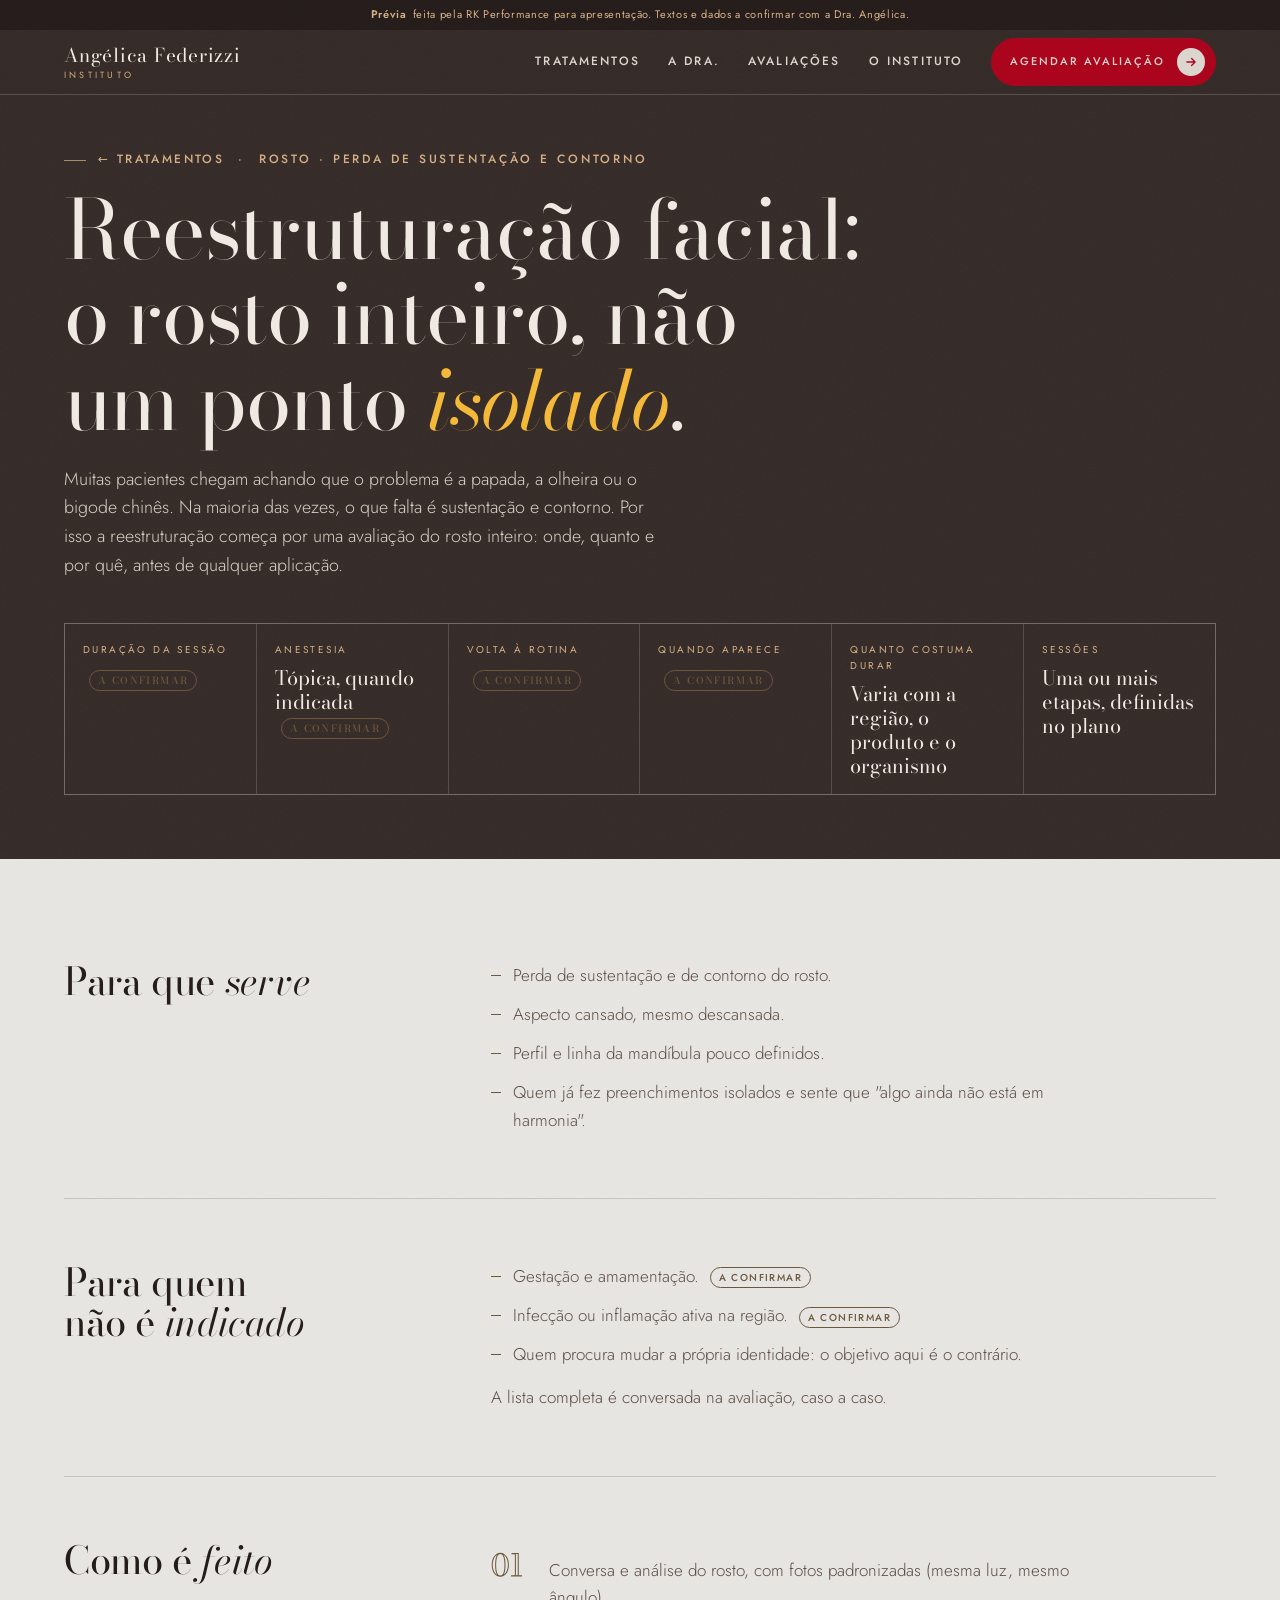
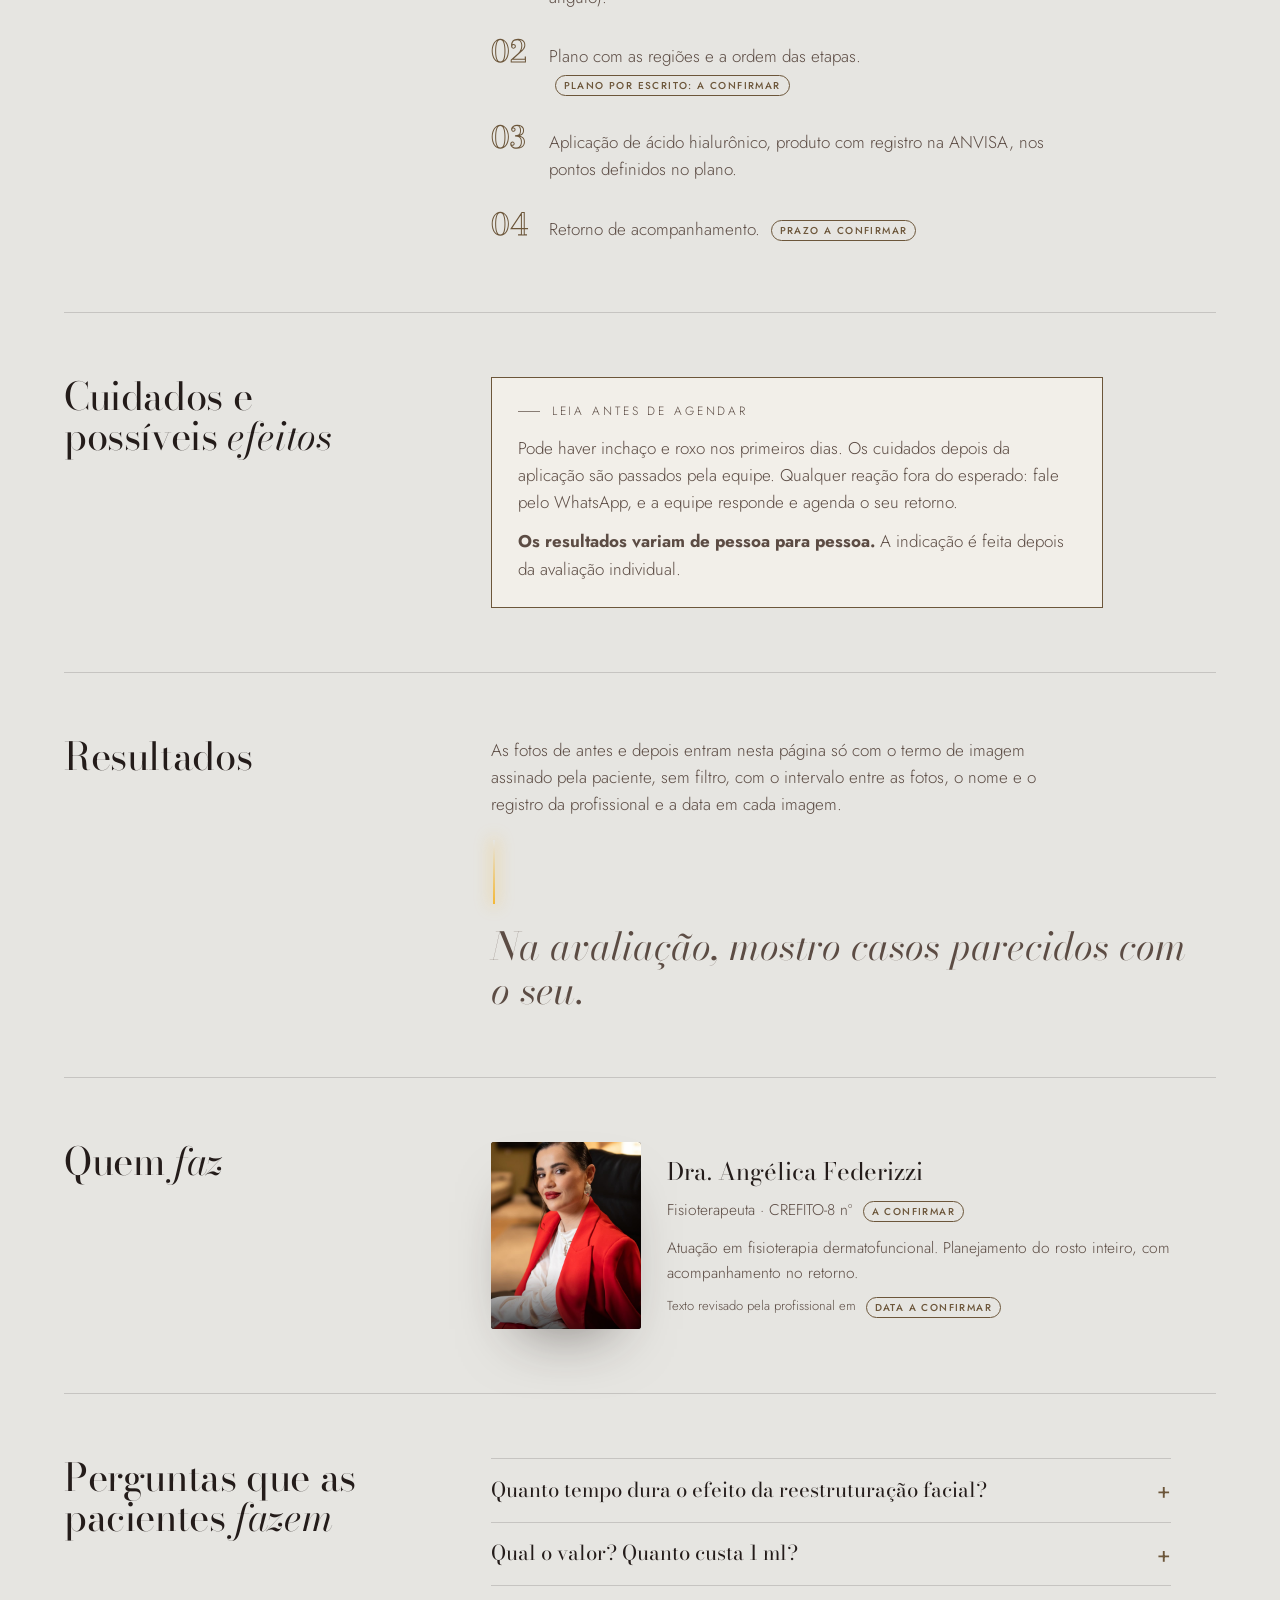
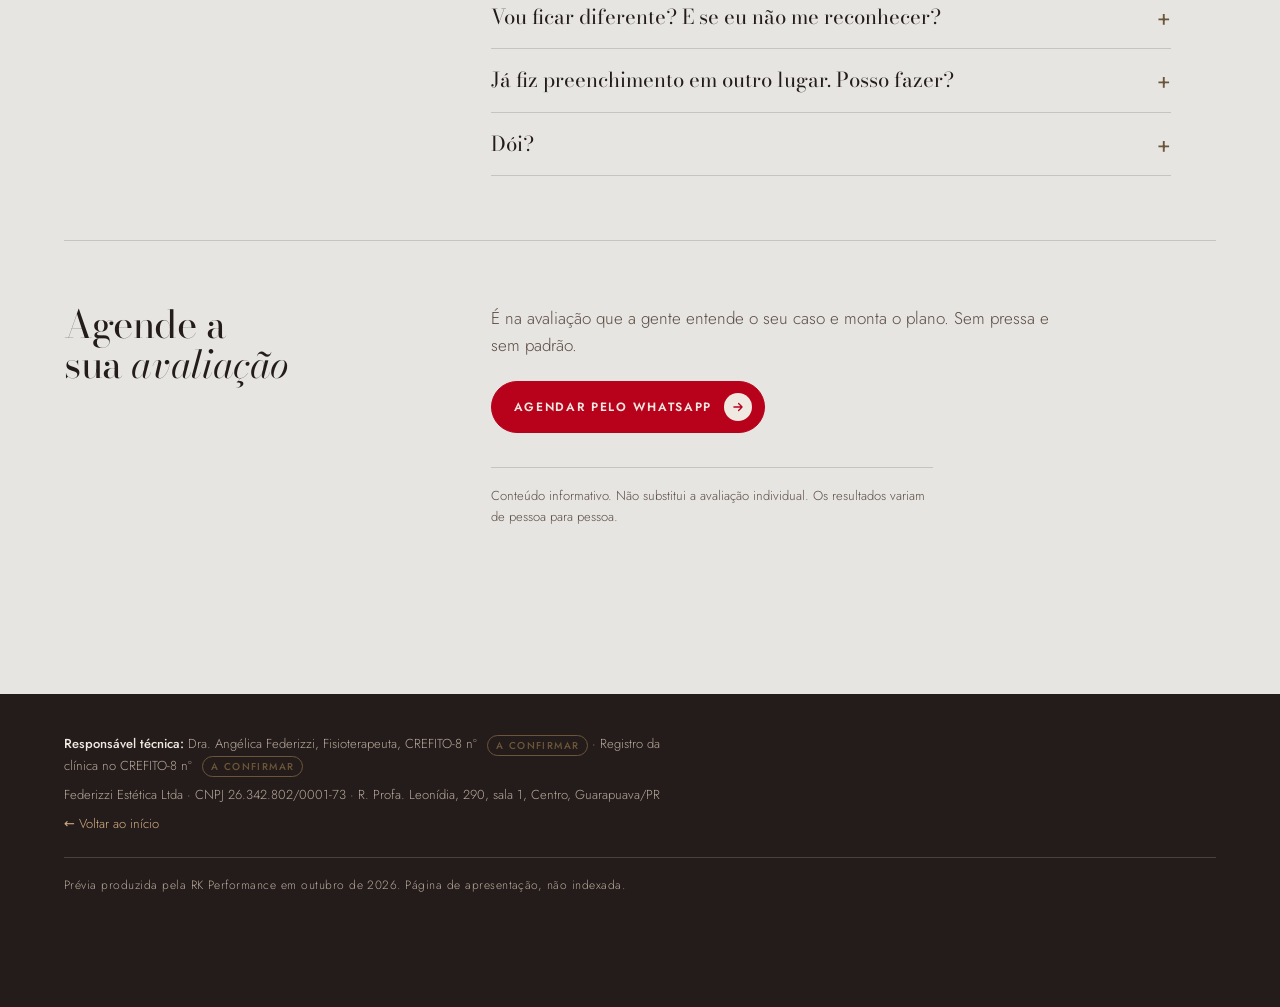
==== reestruturacao-facial-guarapuava/index.html @ 0fe47bfc "Prévia do site do Instituto Angélica Federizzi (home + reestruturação facial) Co-Authored-By: Claude" ====
<!DOCTYPE html>
<html lang="pt-BR">
<head>
<meta charset="utf-8">
<meta name="viewport" content="width=device-width, initial-scale=1, viewport-fit=cover">
<title>Reestruturação facial em Guarapuava · Instituto Angélica Federizzi</title>
<meta name="description" content="Planejamento do rosto inteiro, após avaliação individual, no Centro de Guarapuava. Dra. Angélica Federizzi, Fisioterapeuta.">
<meta name="robots" content="noindex, nofollow">
<meta name="theme-color" content="#241C1A">
<meta property="og:type" content="article">
<meta property="og:title" content="Reestruturação facial em Guarapuava · Instituto Angélica Federizzi">
<meta property="og:description" content="O rosto inteiro, não um ponto isolado. Avaliação individual antes de qualquer aplicação.">
<meta property="og:image" content="https://joaovitorrk.github.io/angelica-federizzi-site/media/og.jpg">
<meta property="og:locale" content="pt_BR">
<link rel="preconnect" href="https://fonts.googleapis.com">
<link rel="preconnect" href="https://fonts.gstatic.com" crossorigin>
<link href="https://fonts.googleapis.com/css2?family=Bodoni+Moda:ital,opsz,wght@0,6..96,400;0,6..96,500;1,6..96,400&family=Jost:wght@300;400;500;600&display=swap" rel="stylesheet">
<link rel="icon" href="data:image/svg+xml,%3Csvg xmlns='http://www.w3.org/2000/svg' viewBox='0 0 64 64'%3E%3Ccircle cx='32' cy='32' r='32' fill='%23352B28'/%3E%3Crect x='31' y='10' width='2' height='44' fill='%23F4B837'/%3E%3C/svg%3E">
<link rel="stylesheet" href="../assets/site.css">
</head>
<body class="pagina">
<div class="grao" aria-hidden="true"></div>

<div class="aviso"><b>Prévia</b><span class="longo">feita pela RK Performance para apresentação. Textos e dados a confirmar com a Dra. Angélica.</span><span class="curto">RK Performance · textos e dados a confirmar</span></div>

<header class="topo solido" id="topo">
  <a class="marca" href="../" aria-label="Instituto Angélica Federizzi, início"><span class="n">Angélica Federizzi</span><span class="i">Instituto</span></a>
  <nav aria-label="Seções">
    <a class="lk" href="../#tratamentos">Tratamentos</a>
    <a class="lk" href="../#dra">A Dra.</a>
    <a class="lk" href="../#avaliacoes">Avaliações</a>
    <a class="lk" href="../#instituto">O Instituto</a>
    <a class="capsula" href="#" data-demo="wa" data-msg="Olá! Vim pelo site — Reestruturação facial. Quero agendar uma avaliação."><span>Agendar avaliação</span><i><svg viewBox="0 0 24 24" fill="none" stroke="currentColor" stroke-width="2.2" stroke-linecap="round" stroke-linejoin="round" aria-hidden="true"><path d="M5 12h14M13 6l6 6-6 6"/></svg></i></a>
  </nav>
</header>

<main>
<section class="pagina-topo">
  <div class="cont">
    <p class="rot"><a class="voltar" href="../#tratamentos">← Tratamentos</a> &nbsp;·&nbsp; Rosto · Perda de sustentação e contorno</p>
    <h1>Reestruturação facial: o rosto inteiro, não um ponto <em>isolado</em>.</h1>
    <p class="lede">Muitas pacientes chegam achando que o problema é a papada, a olheira ou o bigode chinês. Na maioria das vezes, o que falta é sustentação e contorno. Por isso a reestruturação começa por uma avaliação do rosto inteiro: onde, quanto e por quê, antes de qualquer aplicação.</p>
    <dl class="ficha" aria-label="Ficha rápida">
      <div><dt>Duração da sessão</dt><dd><span class="conf">a confirmar</span></dd></div>
      <div><dt>Anestesia</dt><dd>Tópica, quando indicada <span class="conf">a confirmar</span></dd></div>
      <div><dt>Volta à rotina</dt><dd><span class="conf">a confirmar</span></dd></div>
      <div><dt>Quando aparece</dt><dd><span class="conf">a confirmar</span></dd></div>
      <div><dt>Quanto costuma durar</dt><dd>Varia com a região, o produto e o organismo</dd></div>
      <div><dt>Sessões</dt><dd>Uma ou mais etapas, definidas no plano</dd></div>
    </dl>
  </div>
</section>

<section class="corpo">
  <div class="cont">

    <div class="bloco">
      <h2 class="rv">Para que <em>serve</em></h2>
      <div class="texto rv d1">
        <ul class="lista">
          <li>Perda de sustentação e de contorno do rosto.</li>
          <li>Aspecto cansado, mesmo descansada.</li>
          <li>Perfil e linha da mandíbula pouco definidos.</li>
          <li>Quem já fez preenchimentos isolados e sente que "algo ainda não está em harmonia".</li>
        </ul>
      </div>
    </div>

    <div class="bloco">
      <h2 class="rv">Para quem não é <em>indicado</em></h2>
      <div class="texto rv d1">
        <ul class="lista">
          <li>Gestação e amamentação. <span class="conf">a confirmar</span></li>
          <li>Infecção ou inflamação ativa na região. <span class="conf">a confirmar</span></li>
          <li>Quem procura mudar a própria identidade: o objetivo aqui é o contrário.</li>
        </ul>
        <p style="margin-top:16px">A lista completa é conversada na avaliação, caso a caso.</p>
      </div>
    </div>

    <div class="bloco">
      <h2 class="rv">Como é <em>feito</em></h2>
      <div class="texto rv d1">
        <ol class="passos">
          <li><span>Conversa e análise do rosto, com fotos padronizadas (mesma luz, mesmo ângulo).</span></li>
          <li><span>Plano com as regiões e a ordem das etapas. <span class="conf">plano por escrito: a confirmar</span></span></li>
          <li><span>Aplicação de ácido hialurônico, produto com registro na ANVISA, nos pontos definidos no plano.</span></li>
          <li><span>Retorno de acompanhamento. <span class="conf">prazo a confirmar</span></span></li>
        </ol>
      </div>
    </div>

    <div class="bloco">
      <h2 class="rv">Cuidados e possíveis <em>efeitos</em></h2>
      <div class="texto rv d1">
        <div class="caixa">
          <p class="rot">Leia antes de agendar</p>
          <p>Pode haver inchaço e roxo nos primeiros dias. Os cuidados depois da aplicação são passados pela equipe. Qualquer reação fora do esperado: fale pelo WhatsApp, e a equipe responde e agenda o seu retorno.</p>
          <p style="margin-top:12px"><b>Os resultados variam de pessoa para pessoa.</b> A indicação é feita depois da avaliação individual.</p>
        </div>
      </div>
    </div>

    <div class="bloco">
      <h2 class="rv">Resultados</h2>
      <div class="texto rv d1">
        <p>As fotos de antes e depois entram nesta página só com o termo de imagem assinado pela paciente, sem filtro, com o intervalo entre as fotos, o nome e o registro da profissional e a data em cada imagem.</p>
        <p class="frase-aval" style="margin-top:22px">Na avaliação, mostro casos parecidos com o seu.</p>
      </div>
    </div>

    <div class="bloco">
      <h2 class="rv">Quem <em>faz</em></h2>
      <div class="texto rv d1">
        <div class="quem-faz">
          <div class="quadro"><img src="../media/retrato.jpg" width="900" height="1125" alt="Dra. Angélica Federizzi" loading="lazy"></div>
          <div>
            <b>Dra. Angélica Federizzi</b>
            <p>Fisioterapeuta · CREFITO-8 nº <span class="conf">a confirmar</span></p>
            <p>Atuação em fisioterapia dermatofuncional. Planejamento do rosto inteiro, com acompanhamento no retorno.</p>
            <p style="margin-top:10px;font-size:13px">Texto revisado pela profissional em <span class="conf">data a confirmar</span></p>
          </div>
        </div>
      </div>
    </div>

    <div class="bloco">
      <h2 class="rv">Perguntas que as pacientes <em>fazem</em></h2>
      <div class="texto rv d1">
        <div class="faq">
          <details><summary>Quanto tempo dura o efeito da reestruturação facial?</summary><p>Depende da região tratada, do produto escolhido e do seu organismo. No plano eu explico o que esperar no seu caso, e o acompanhamento serve justamente para isso: ver o resultado amadurecer com o tempo.</p></details>
          <details><summary>Qual o valor? Quanto custa 1 ml?</summary><p>O valor depende do plano, e o plano depende da avaliação. Não existe uma quantidade padrão para todo rosto. Os valores são passados individualmente, no consultório.</p></details>
          <details><summary>Vou ficar diferente? E se eu não me reconhecer?</summary><p>O objetivo não é parecer outra pessoa. É devolver sustentação e equilíbrio ao que já é seu. O planejamento é feito para você continuar se reconhecendo no espelho.</p></details>
          <details><summary>Já fiz preenchimento em outro lugar. Posso fazer?</summary><p>Pode, depois de avaliar o que já foi feito. Por isso a avaliação vem antes de qualquer aplicação. <span class="conf">a confirmar</span></p></details>
          <details><summary>Dói?</summary><p><span class="conf">resposta da Dra. a confirmar</span></p></details>
        </div>
      </div>
    </div>

    <div class="bloco">
      <h2 class="rv">Agende a sua <em>avaliação</em></h2>
      <div class="texto rv d1">
        <p>É na avaliação que a gente entende o seu caso e monta o plano. Sem pressa e sem padrão.</p>
        <div class="acoes" style="margin-top:22px">
          <a class="capsula" href="#" data-demo="wa" data-msg="Olá! Vim pelo site — Reestruturação facial. Quero agendar uma avaliação."><span>Agendar pelo WhatsApp</span><i><svg viewBox="0 0 24 24" fill="none" stroke="currentColor" stroke-width="2.2" stroke-linecap="round" stroke-linejoin="round" aria-hidden="true"><path d="M5 12h14M13 6l6 6-6 6"/></svg></i></a>
        </div>
        <p class="aviso-info" style="margin-top:34px">Conteúdo informativo. Não substitui a avaliação individual. Os resultados variam de pessoa para pessoa.</p>
      </div>
    </div>

  </div>
</section>
</main>

<footer class="rodape">
  <div class="cont">
    <div class="linhas">
      <p><b>Responsável técnica:</b> Dra. Angélica Federizzi, Fisioterapeuta, CREFITO-8 nº <span class="conf">a confirmar</span> · Registro da clínica no CREFITO-8 nº <span class="conf">a confirmar</span></p>
      <p>Federizzi Estética Ltda · CNPJ 26.342.802/0001-73 · R. Profa. Leonídia, 290, sala 1, Centro, Guarapuava/PR</p>
      <p><a href="../">← Voltar ao início</a></p>
    </div>
    <p class="rk">Prévia produzida pela RK Performance em outubro de 2026. Página de apresentação, não indexada.</p>
  </div>
</footer>

<nav class="barra" aria-label="Ações rápidas">
  <a class="wa" href="#" data-demo="wa" data-msg="Olá! Vim pelo site — Reestruturação facial. Quero agendar uma avaliação."><svg viewBox="0 0 24 24" fill="none" stroke="currentColor" stroke-width="1.8" stroke-linecap="round" stroke-linejoin="round" aria-hidden="true"><path d="M21 12a9 9 0 0 1-13.3 7.9L3 21l1.2-4.5A9 9 0 1 1 21 12z"/></svg>WhatsApp</a>
  <button type="button" data-demo="tel"><svg viewBox="0 0 24 24" fill="none" stroke="currentColor" stroke-width="1.8" stroke-linecap="round" stroke-linejoin="round" aria-hidden="true"><path d="M5 4h4l2 5-2.5 1.5a11 11 0 0 0 5 5L15 13l5 2v4a2 2 0 0 1-2 2A16 16 0 0 1 3 6a2 2 0 0 1 2-2z"/></svg>Ligar</button>
  <a href="https://www.google.com/maps/dir/?api=1&destination=Instituto+Angelica+Federizzi,+R.+Profa.+Leonidia,+290,+Guarapuava" target="_blank" rel="noopener"><svg viewBox="0 0 24 24" fill="none" stroke="currentColor" stroke-width="1.8" stroke-linecap="round" stroke-linejoin="round" aria-hidden="true"><path d="M12 22s7-6.5 7-12a7 7 0 1 0-14 0c0 5.5 7 12 7 12z"/><circle cx="12" cy="10" r="2.5"/></svg>Como chegar</a>
</nav>

<dialog class="demo" id="demo" aria-labelledby="demo-tit">
  <div class="in">
    <p class="rot">Prévia de apresentação</p>
    <h3 id="demo-tit">Agendar pelo WhatsApp</h3>
    <p id="demo-txt">No site final, este botão abre o WhatsApp do Instituto com a mensagem já escrita:</p>
    <blockquote id="demo-msg">Olá! Vim pelo site — Reestruturação facial. Quero agendar uma avaliação.</blockquote>
    <div class="acoes">
      <a class="capsula" href="https://wa.me/5542999246208?text=Vi%20a%20pr%C3%A9via%20do%20site%20do%20Instituto%20Ang%C3%A9lica%20Federizzi" target="_blank" rel="noopener"><span>Falar com a RK sobre a prévia</span><i><svg viewBox="0 0 24 24" fill="none" stroke="currentColor" stroke-width="2.2" stroke-linecap="round" stroke-linejoin="round" aria-hidden="true"><path d="M5 12h14M13 6l6 6-6 6"/></svg></i></a>
      <button class="capsula bronze" type="button" data-fecha><span>Fechar</span><i>×</i></button>
    </div>
  </div>
</dialog>

<script src="../assets/site.js"></script>
</body>
</html>
---- assets/site.css ----
/* Instituto Angélica Federizzi · prévia RK Performance · 06/10/2026
   Paleta medida nas fotos dela (03-materiais/paleta-dos-posts.md): linho, greige, kraft, café,
   madeira, vermelho (blazer e parede da recepção), bronze (letreiro) e a luz âmbar da sala. */
:root{
  --linho:#E6E5E1; --claro:#F2EFE9; --greige:#CEBFAE; --kraft:#D5AE85; --kraft-2:#C99C6E;
  --cafe:#352B28; --cafe-2:#241C1A; --madeira:#733F29; --vermelho:#B8021C; --vermelho-2:#9A0217;
  --bronze:#6C563A; --bronze-2:#8C7352; --ambar:#F4B837;
  --ink:#241C1A; --ink-2:#5C4C44; --papel:#EFE9E1; --papel-2:#C9BDB3;
  --linha:rgba(36,28,26,.16); --linha-clara:rgba(239,233,225,.18);
  --serif:"Bodoni Moda",Georgia,"Times New Roman",serif; --sans:"Jost",system-ui,-apple-system,"Segoe UI",sans-serif;
  --pad:clamp(20px,5vw,76px); --max:1280px; --topo:64px; --aviso:30px;
}
*{box-sizing:border-box;margin:0;padding:0}
html{scroll-behavior:smooth;-webkit-text-size-adjust:100%}
body{background:var(--linho);color:var(--ink);font-family:var(--sans);font-size:17px;line-height:1.6;font-weight:400;
  font-variant-numeric:lining-nums;-webkit-font-smoothing:antialiased;overflow-x:hidden}
img,video{display:block;max-width:100%}
a{color:inherit;text-decoration:none}
button{font:inherit;color:inherit;background:none;border:0;cursor:pointer}
h1,h2,h3{font-family:var(--serif);font-weight:400;line-height:1.04;letter-spacing:-.01em;text-wrap:balance}
h1 em,h2 em,h3 em{font-style:italic;font-weight:400}
p{text-wrap:pretty}
.escuro{background:var(--cafe);color:var(--papel)}
.escuro .rot{color:var(--kraft)}
.cont{max-width:var(--max);margin:0 auto;padding:0 var(--pad)}
.rot{font-size:12px;font-weight:500;letter-spacing:.24em;text-transform:uppercase;color:var(--bronze);margin-bottom:18px}
.rot::before{content:"";display:inline-block;width:22px;height:1px;background:currentColor;vertical-align:middle;margin-right:12px;opacity:.7}
.conf{display:inline-block;font-size:10px;font-weight:500;letter-spacing:.14em;text-transform:uppercase;color:var(--bronze);
  border:1px solid currentColor;border-radius:999px;padding:2px 8px;vertical-align:middle;margin-left:6px;background:transparent;line-height:1.5}
.escuro .conf{color:var(--kraft)}
::selection{background:var(--kraft);color:var(--cafe-2)}

/* grão de filme */
.grao{position:fixed;inset:-50%;pointer-events:none;z-index:70;opacity:.13;mix-blend-mode:soft-light;
  background-image:url("data:image/svg+xml,%3Csvg xmlns='http://www.w3.org/2000/svg' width='220' height='220'%3E%3Cfilter id='n'%3E%3CfeTurbulence type='fractalNoise' baseFrequency='.85' numOctaves='3' stitchTiles='stitch'/%3E%3C/filter%3E%3Crect width='100%25' height='100%25' filter='url(%23n)'/%3E%3C/svg%3E");
  animation:grao 1.2s steps(6) infinite}
@keyframes grao{0%{transform:translate(0,0)}20%{transform:translate(-3%,2%)}40%{transform:translate(2%,-3%)}60%{transform:translate(-2%,-1%)}80%{transform:translate(3%,3%)}100%{transform:translate(0,0)}}

/* aviso de prévia (fixo no topo) */
.aviso{position:fixed;top:0;left:0;right:0;z-index:62;height:var(--aviso);display:flex;align-items:center;justify-content:center;
  padding:0 12px;background:var(--cafe-2);color:var(--kraft);font-size:11px;letter-spacing:.06em;text-align:center;white-space:nowrap;overflow:hidden;text-overflow:ellipsis}
.aviso b{font-weight:600;margin-right:6px}
.aviso .curto{display:none}
@media (max-width:900px){.aviso .longo{display:none}.aviso .curto{display:inline}}

/* abertura cinematográfica (só com JS) */
.intro{display:none}
.js .intro{display:grid;position:fixed;inset:0;z-index:90;background:var(--cafe-2);place-items:center;pointer-events:none;
  animation:intro-sai .6s 1.5s ease both}
.intro .nome{font-family:var(--serif);color:var(--papel);font-size:clamp(26px,4vw,44px);letter-spacing:.02em;text-align:center;
  animation:intro-nome 1.1s .15s ease both}
.intro .nome small{display:block;font-family:var(--sans);font-size:11px;letter-spacing:.34em;text-transform:uppercase;color:var(--kraft);margin-top:12px}
.intro .luz{position:absolute;left:50%;top:0;bottom:0;width:2px;transform-origin:50% 0;background:linear-gradient(transparent,var(--ambar) 18%,var(--ambar) 82%,transparent);
  box-shadow:0 0 22px 3px rgba(244,184,55,.55);animation:luz-cresce 1.2s .1s cubic-bezier(.2,.7,.2,1) both}
@keyframes intro-nome{from{opacity:0;transform:translateY(10px)}to{opacity:1;transform:none}}
@keyframes luz-cresce{from{transform:scaleY(0)}to{transform:scaleY(1)}}
@keyframes intro-sai{to{opacity:0;visibility:hidden}}

/* topo */
.topo{position:fixed;top:var(--aviso);left:0;right:0;z-index:60;height:var(--topo);display:flex;align-items:center;justify-content:space-between;
  padding:0 var(--pad);color:var(--papel);transition:background .4s,color .4s,box-shadow .4s}
.topo.solido{background:rgba(53,43,40,.86);backdrop-filter:blur(10px);-webkit-backdrop-filter:blur(10px);box-shadow:0 1px 0 var(--linha-clara)}
.topo .marca{display:flex;flex-direction:column;line-height:1}
.topo .marca .n{font-family:var(--serif);font-size:19px;letter-spacing:.04em}
.topo .marca .i{font-size:9px;letter-spacing:.36em;text-transform:uppercase;color:var(--kraft);margin-top:5px}
.topo nav{display:flex;align-items:center;gap:28px}
.topo nav a{font-size:12px;font-weight:500;letter-spacing:.18em;text-transform:uppercase;opacity:.9}
.topo nav a:hover{color:var(--kraft)}
.topo .capsula{padding:9px 10px 9px 18px;font-size:11px}
@media (max-width:900px){.topo nav .lk{display:none}}

/* botão-cápsula */
.capsula{display:inline-flex;align-items:center;gap:12px;border:1px solid var(--vermelho);border-radius:999px;
  padding:11px 12px 11px 22px;font-size:12px;font-weight:600;letter-spacing:.14em;text-transform:uppercase;color:var(--papel);
  background:var(--vermelho);transition:background .3s,color .3s,border-color .3s,box-shadow .3s;white-space:nowrap}
.capsula i{width:28px;height:28px;border-radius:50%;background:var(--papel);color:var(--vermelho);display:grid;place-items:center;font-style:normal;transition:transform .35s,background .3s,color .3s}
.capsula i svg{width:14px;height:14px}
.capsula:hover{background:var(--vermelho-2);box-shadow:0 0 0 4px rgba(244,184,55,.22)}
.capsula:hover i{transform:rotate(-45deg)}
.capsula.linha{background:transparent;color:inherit;border-color:currentColor}
.capsula.linha i{background:currentColor;color:var(--cafe)}
.capsula.linha:hover{background:var(--papel);color:var(--cafe);border-color:var(--papel);box-shadow:none}
.capsula.bronze{background:transparent;border-color:var(--bronze);color:var(--ink)}
.capsula.bronze i{background:var(--bronze);color:var(--papel)}
.capsula.bronze:hover{background:var(--bronze);color:var(--papel);box-shadow:none}
.acoes{display:flex;flex-wrap:wrap;gap:12px;align-items:center}

/* primeira tela */
.hero{position:relative;min-height:100svh;display:grid;align-items:end;color:var(--papel);background:var(--cafe-2);overflow:hidden;isolation:isolate}
.hero .foto{position:absolute;inset:0;z-index:-2;overflow:hidden}
.hero .foto img{width:100%;height:100%;object-fit:cover;object-position:72% 0;transform-origin:62% 0;animation:kb 22s ease-out both}
@keyframes kb{from{transform:scale(1)}to{transform:scale(1.09)}}
.hero .veu{position:absolute;inset:0;z-index:-1;background:
  linear-gradient(90deg,rgba(36,28,26,.9) 0%,rgba(36,28,26,.68) 34%,rgba(36,28,26,.18) 60%,rgba(36,28,26,0) 78%),
  linear-gradient(180deg,rgba(36,28,26,.45) 0%,rgba(36,28,26,0) 28%,rgba(36,28,26,0) 62%,rgba(36,28,26,.78) 100%)}
.hero .conf{color:var(--kraft)}
.hero .luz{position:absolute;z-index:0;top:0;bottom:0;left:calc(var(--pad) - 30px);width:2px;transform-origin:50% 0;
  background:linear-gradient(transparent,var(--ambar) 12%,var(--ambar) 86%,transparent);box-shadow:0 0 26px 3px rgba(244,184,55,.5);opacity:.9}
.js .hero .luz{animation:luz-cresce 1.6s 1.1s cubic-bezier(.2,.7,.2,1) both}
.hero .texto{position:relative;z-index:1;max-width:var(--max);width:100%;margin:0 auto;padding:calc(var(--aviso) + var(--topo) + 48px) var(--pad) 72px}
.hero .kicker{font-size:12px;font-weight:500;letter-spacing:.3em;text-transform:uppercase;color:var(--kraft);margin-bottom:22px}
.hero h1{font-size:clamp(44px,7.4vw,112px);max-width:9.2em;margin-bottom:22px}
.hero h1 em{color:var(--ambar)}
.hero .sub{font-size:clamp(17px,1.5vw,21px);font-weight:300;max-width:30em;color:#E9E1D7;margin-bottom:26px}
.hero .quem{font-size:12px;letter-spacing:.2em;text-transform:uppercase;color:var(--kraft);margin-bottom:30px;line-height:1.9}
.selo{display:inline-flex;align-items:center;gap:10px;border:1px solid var(--linha-clara);border-radius:999px;padding:9px 16px 9px 12px;font-size:13px;letter-spacing:.04em;color:var(--papel);background:rgba(36,28,26,.35);backdrop-filter:blur(6px)}
.selo b{font-family:var(--serif);font-size:19px;letter-spacing:0;line-height:1}
.selo .est{color:var(--ambar);letter-spacing:.05em;font-size:12px}
.selo:hover{border-color:var(--kraft)}
.hero .rolar{position:absolute;right:var(--pad);bottom:28px;z-index:1;font-size:10px;letter-spacing:.3em;text-transform:uppercase;color:var(--kraft);
  writing-mode:vertical-rl;display:flex;align-items:center;gap:10px}
.hero .rolar::after{content:"";width:1px;height:48px;background:var(--kraft);opacity:.7}

/* letreiro */
.letreiro{background:var(--cafe);color:var(--papel);border-top:1px solid var(--linha-clara);border-bottom:1px solid var(--linha-clara);overflow:hidden;white-space:nowrap;padding:16px 0}
.letreiro .faixa{display:inline-flex;will-change:transform}
.letreiro span{margin-right:44px;font-size:12px;font-weight:500;letter-spacing:.32em;text-transform:uppercase}
.letreiro span.p{color:var(--kraft);font-family:var(--serif);font-style:italic;letter-spacing:.02em;text-transform:none;font-size:17px;font-weight:400}

/* faixas de transição (a seção seguinte começa na cor em que a faixa termina) */
.faixa-cor{height:clamp(90px,12vw,160px)}
.cafe-linho{background:linear-gradient(var(--cafe),var(--linho))}
.linho-kraft{background:linear-gradient(var(--linho),var(--kraft))}
.kraft-linho{background:linear-gradient(var(--kraft),var(--linho))}
.linho-cafe{background:linear-gradient(var(--linho),var(--cafe))}
.cafe-vermelho{background:linear-gradient(var(--cafe),var(--vermelho))}

/* seções */
.secao{padding:clamp(72px,10vw,136px) 0}
.secao h2{font-size:clamp(34px,4.6vw,66px);max-width:12em;margin-bottom:28px}
.secao .lede{font-size:clamp(17px,1.35vw,20px);font-weight:300;max-width:36em;color:var(--ink-2)}
.escuro .lede{color:#D9CEC2}
.grade-2{display:grid;grid-template-columns:minmax(280px,5fr) 7fr;gap:clamp(32px,6vw,96px);align-items:start}
.grade-2.inv{grid-template-columns:7fr minmax(280px,5fr)}
.fixo{position:sticky;top:calc(var(--aviso) + var(--topo) + 24px)}

/* perguntas */
.perguntas{background:var(--cafe)}
.perguntas .lista{display:grid;grid-template-columns:1fr 1fr;gap:clamp(28px,4vw,56px) clamp(32px,5vw,72px);margin-top:48px}
.pg{position:relative;padding-top:34px;border-top:1px solid var(--linha-clara)}
.pg .q{font-family:var(--serif);font-style:italic;font-size:clamp(24px,2.4vw,34px);line-height:1.18;margin-bottom:16px;padding-left:22px;
  border-left:2px solid var(--ambar);box-shadow:-2px 0 14px -4px rgba(244,184,55,.6)}
.pg .r{color:#D9CEC2;font-weight:300;padding-left:24px;max-width:30em}

/* método */
.metodo{background:var(--linho)}
.etapas{list-style:none;display:grid;gap:8px;margin-top:40px}
.etapas li{display:grid;grid-template-columns:76px 1fr;gap:18px;align-items:baseline;padding:22px 0;border-top:1px solid var(--linha)}
.etapas li:last-child{border-bottom:1px solid var(--linha)}
.etapas .n{font-family:var(--serif);font-size:72px;line-height:.8;color:transparent;-webkit-text-stroke:1px var(--bronze);font-variant-numeric:lining-nums}
.etapas h3{font-size:24px;margin-bottom:6px}
.etapas p{color:var(--ink-2);font-weight:300;max-width:28em}

/* quadros de mídia */
.quadro{position:relative;overflow:hidden;background:var(--cafe-2);border-radius:3px;box-shadow:0 30px 60px -30px rgba(36,28,26,.55)}
.quadro.v34{aspect-ratio:3/4}
.quadro.v45{aspect-ratio:4/5}
.quadro video,.quadro img{width:100%;height:100%;object-fit:cover;transition:transform 1.2s cubic-bezier(.2,.7,.2,1)}
.quadro video{pointer-events:none}
.quadro:hover img{transform:scale(1.04)}
video::-webkit-media-controls,video::-webkit-media-controls-panel,video::-webkit-media-controls-overlay-play-button,
video::-webkit-media-controls-start-playback-button{display:none!important;-webkit-appearance:none;opacity:0}
.som{position:absolute;top:14px;right:14px;z-index:3;display:flex;align-items:center;gap:8px;border-radius:999px;
  background:rgba(36,28,26,.72);backdrop-filter:blur(6px);-webkit-backdrop-filter:blur(6px);padding:8px 14px 8px 11px;color:var(--papel);
  font-size:11px;font-weight:600;letter-spacing:.12em;text-transform:uppercase;border:1px solid rgba(213,174,133,.55);transition:background .3s,color .3s}
.som:hover{background:var(--kraft);color:var(--cafe-2)}
.som svg{width:17px;height:17px}
.som .alto,.som[aria-pressed="true"] .mudo{display:none}
.som[aria-pressed="true"] .alto{display:block}
.som[aria-pressed="true"]{background:var(--kraft);color:var(--cafe-2);border-color:var(--kraft)}
.quadro .leg{position:absolute;left:0;right:0;bottom:0;padding:48px 18px 16px;font-size:12px;letter-spacing:.08em;text-transform:uppercase;color:var(--kraft);
  background:linear-gradient(transparent,rgba(36,28,26,.85));pointer-events:none}
.quadro .leg b{display:block;font-family:var(--serif);font-style:italic;font-weight:400;font-size:19px;letter-spacing:0;text-transform:none;color:var(--papel);margin-top:4px}
.moldura{border:1px solid var(--bronze);padding:12px;background:var(--claro)}
.moldura .quadro{box-shadow:none;border-radius:0}

/* tratamentos */
.tratamentos{background:var(--kraft);color:var(--ink)}
.tratamentos .rot{color:var(--madeira)}
.tratamentos .lede{color:#5A3B2B}
.cards{display:grid;grid-template-columns:repeat(12,1fr);gap:14px;margin-top:48px}
.card{position:relative;grid-column:span 4;background:var(--claro);padding:30px 28px 28px;min-height:230px;display:flex;flex-direction:column;justify-content:space-between;
  border:1px solid rgba(108,86,58,.25);transition:transform .5s cubic-bezier(.2,.7,.2,1),box-shadow .5s}
.card.g{grid-column:span 8;background:var(--cafe);color:var(--papel);border-color:transparent;min-height:300px}
.card.m{grid-column:span 6}
.card .grupo{font-size:11px;font-weight:500;letter-spacing:.26em;text-transform:uppercase;color:var(--bronze);margin-bottom:22px}
.card.g .grupo{color:var(--kraft)}
.card h3{font-size:clamp(24px,2.2vw,34px);margin-bottom:10px}
.card.g h3{font-size:clamp(30px,3.2vw,52px)}
.card p{font-weight:300;color:var(--ink-2);max-width:26em;font-size:15.5px}
.card.g p{color:#D9CEC2;font-size:17px}
.card .ir{display:inline-flex;align-items:center;gap:10px;margin-top:22px;font-size:12px;font-weight:600;letter-spacing:.16em;text-transform:uppercase}
.card .ir i{width:30px;height:30px;border-radius:50%;background:var(--vermelho);color:var(--papel);display:grid;place-items:center;font-style:normal;transition:transform .35s}
.card .ir i svg{width:14px;height:14px}
.card.g .luz{position:absolute;top:0;bottom:0;right:16%;width:2px;background:linear-gradient(transparent,var(--ambar) 20%,var(--ambar) 80%,transparent);box-shadow:0 0 22px 3px rgba(244,184,55,.5);opacity:.85}
a.card:hover{transform:translateY(-4px);box-shadow:0 30px 60px -30px rgba(36,28,26,.7)}
a.card:hover .ir i{transform:rotate(-45deg)}
.card .breve{position:absolute;top:16px;right:16px;font-size:9px;letter-spacing:.2em;text-transform:uppercase;color:var(--bronze);opacity:.75}

/* a dra. */
.dra{background:var(--linho)}
.dra .nome{font-size:clamp(48px,7vw,108px);line-height:.98;margin:8px 0 22px}
.dra .nome em{color:var(--vermelho)}
.dra .quem{font-size:12px;letter-spacing:.2em;text-transform:uppercase;color:var(--bronze);margin-bottom:28px;line-height:1.9}
.dra .traj{list-style:none;display:grid;gap:14px;max-width:30em}
.dra .traj li{padding-left:22px;position:relative;color:var(--ink-2);font-weight:300}
.dra .traj li::before{content:"";position:absolute;left:0;top:.75em;width:10px;height:1px;background:var(--bronze)}
.dra .moldura{max-width:470px;margin:0 auto;transform:rotate(-1.2deg)}
.dra .moldura .quadro{transform:rotate(1.2deg) scale(1.02)}

/* resultados */
.resultados{background:var(--linho);border-top:1px solid var(--linha)}
.resultados .grade-2{position:relative}
.resultados .divisa{position:absolute;left:calc(5fr/12*100%);top:0;bottom:0;width:2px;background:linear-gradient(transparent,var(--ambar) 15%,var(--ambar) 85%,transparent);box-shadow:0 0 20px 2px rgba(244,184,55,.45);display:none}
.proto{list-style:none;display:grid;gap:18px;margin-top:8px}
.proto li{display:grid;grid-template-columns:40px 1fr;gap:14px;align-items:baseline;padding-bottom:18px;border-bottom:1px solid var(--linha)}
.proto .n{font-family:var(--serif);font-size:30px;color:transparent;-webkit-text-stroke:1px var(--bronze)}
.proto p{color:var(--ink-2);font-weight:300}
.proto b{display:block;font-weight:500;color:var(--ink);margin-bottom:2px}
.frase-aval{font-family:var(--serif);font-style:italic;font-size:clamp(26px,3vw,42px);line-height:1.15;max-width:11em;margin-top:34px}
.frase-aval::before{content:"";display:block;width:2px;height:64px;margin:0 0 20px 2px;background:linear-gradient(transparent,var(--ambar));box-shadow:0 0 16px 2px rgba(244,184,55,.4)}

/* avaliações */
.avaliacoes{background:var(--cafe);text-align:center}
.avaliacoes .nota{font-family:var(--serif);font-size:clamp(110px,22vw,260px);line-height:.9;color:var(--papel);letter-spacing:-.03em;font-variant-numeric:lining-nums}
.avaliacoes .nota small{font-size:.32em;color:var(--kraft);letter-spacing:0;vertical-align:top;margin-left:.1em;line-height:1}
.avaliacoes .est{color:var(--ambar);letter-spacing:.3em;font-size:20px;margin:12px 0 10px}
.avaliacoes .leg{font-size:13px;letter-spacing:.24em;text-transform:uppercase;color:var(--kraft);margin-bottom:34px}
.avaliacoes .acoes{justify-content:center}
.avaliacoes .obs{margin-top:26px;font-size:14px;color:#B8A99B;font-weight:300}

/* o espaço (faixa vermelha sangrada) */
.espaco{background:var(--vermelho);color:var(--papel);position:relative}
.espaco .rot{color:#F3C9C0}
.espaco h2{color:var(--papel)}
.espaco .lede{color:#F6E2DC}
.espaco .dados{list-style:none;display:grid;gap:12px;margin-top:30px;font-weight:300;color:#F6E2DC}
.espaco .dados li{display:grid;grid-template-columns:22px 1fr;gap:12px;align-items:start}
.espaco .dados svg{width:18px;height:18px;margin-top:5px;opacity:.9}
.espaco .quadro{box-shadow:0 40px 80px -30px rgba(36,28,26,.8)}
.espaco .atravessa{margin-bottom:calc(-1 * clamp(80px,12vw,180px));position:relative;z-index:2}

/* contato + chamada final */
.contato{background:var(--cafe);padding-top:calc(clamp(80px,12vw,180px) + 40px)}
.contato h2{font-size:clamp(40px,6vw,88px)}
.contato .lede{margin-bottom:34px}
.contato .info{display:grid;gap:10px;color:#D9CEC2;font-weight:300;margin-top:40px;max-width:28em}
.contato .info b{font-weight:500;color:var(--papel)}
.contato .links{display:flex;flex-wrap:wrap;gap:22px;margin-top:22px;font-size:12px;letter-spacing:.2em;text-transform:uppercase}
.contato .links a,.contato .links button{color:var(--kraft);border-bottom:1px solid transparent;padding-bottom:3px;letter-spacing:inherit;text-transform:inherit;font-size:inherit}
.contato .links a:hover,.contato .links button:hover{border-color:var(--kraft)}

/* rodapé */
.rodape{background:var(--cafe-2);color:#B8A99B;font-size:13px;font-weight:300;padding:40px 0 calc(40px + 72px)}
.rodape .linhas{display:grid;gap:8px;max-width:48em}
.rodape b{color:var(--papel);font-weight:500}
.rodape .rk{margin-top:22px;padding-top:18px;border-top:1px solid var(--linha-clara);font-size:12px;letter-spacing:.04em}
.rodape a{color:var(--kraft)}

/* barra fixa do celular */
.barra{display:none}

/* revelação ao rolar */
.js .rv{opacity:0;transform:translateY(22px);transition:opacity .9s ease,transform .9s cubic-bezier(.2,.7,.2,1)}
.js .rv.in{opacity:1;transform:none}
.js .rv.d1{transition-delay:.12s}.js .rv.d2{transition-delay:.24s}.js .rv.d3{transition-delay:.36s}

/* aviso de demonstração */
dialog.demo{border:0;border-radius:4px;padding:0;max-width:min(92vw,480px);background:var(--claro);color:var(--ink);box-shadow:0 40px 90px -20px rgba(36,28,26,.7)}
dialog.demo::backdrop{background:rgba(36,28,26,.72);backdrop-filter:blur(4px)}
dialog.demo .in{padding:30px 30px 26px}
dialog.demo .rot{margin-bottom:12px}
dialog.demo h3{font-size:28px;margin-bottom:12px}
dialog.demo p{color:var(--ink-2);font-weight:300;font-size:15.5px}
dialog.demo blockquote{margin:16px 0 22px;padding:14px 16px;border-left:2px solid var(--ambar);background:var(--linho);font-size:15px;color:var(--ink)}
dialog.demo .acoes{gap:10px}
dialog.demo .capsula{font-size:11px;padding:9px 10px 9px 18px}

/* página de serviço */
.pagina-topo{background:var(--cafe);color:var(--papel);padding:calc(var(--aviso) + var(--topo) + 56px) 0 64px}
.pagina-topo .rot{color:var(--kraft)}
.pagina-topo h1{font-size:clamp(40px,6.4vw,92px);max-width:11em;margin-bottom:22px}
.pagina-topo h1 em{color:var(--ambar)}
.pagina-topo .lede{color:#D9CEC2;font-weight:300;font-size:clamp(17px,1.4vw,21px);max-width:34em}
.ficha{display:grid;grid-template-columns:repeat(auto-fit,minmax(150px,1fr));gap:1px;background:var(--linha-clara);border:1px solid var(--linha-clara);margin-top:44px}
.ficha div{background:var(--cafe);padding:18px 18px 16px}
.ficha dt{font-size:10px;letter-spacing:.24em;text-transform:uppercase;color:var(--kraft);margin-bottom:8px}
.ficha dd{font-family:var(--serif);font-size:20px;line-height:1.2}
.corpo{padding:clamp(56px,8vw,110px) 0}
.corpo .bloco{display:grid;grid-template-columns:minmax(220px,4fr) 8fr;gap:clamp(24px,5vw,80px);padding:clamp(36px,5vw,64px) 0;border-top:1px solid var(--linha)}
.corpo .bloco:first-child{border-top:0;padding-top:0}
.corpo h2{font-size:clamp(28px,3vw,44px)}
.corpo .texto p{color:var(--ink-2);font-weight:300;max-width:34em}
.corpo .texto p+p{margin-top:14px}
.corpo ul.lista{list-style:none;display:grid;gap:12px;max-width:34em}
.corpo ul.lista li{padding-left:22px;position:relative;color:var(--ink-2);font-weight:300}
.corpo ul.lista li::before{content:"";position:absolute;left:0;top:.75em;width:10px;height:1px;background:var(--bronze)}
.corpo ol.passos{list-style:none;counter-reset:p;display:grid;gap:16px;max-width:34em}
.corpo ol.passos li{counter-increment:p;display:grid;grid-template-columns:44px 1fr;gap:14px;align-items:baseline;color:var(--ink-2);font-weight:300}
.corpo ol.passos li::before{content:counter(p,decimal-leading-zero);font-family:var(--serif);font-size:30px;color:transparent;-webkit-text-stroke:1px var(--bronze)}
.caixa{border:1px solid var(--bronze);padding:24px 26px;background:var(--claro);max-width:36em}
.caixa .rot{margin-bottom:10px}
.caixa p{color:var(--ink-2);font-weight:300}
.faq{display:grid;gap:0;max-width:40em}
.faq details{border-top:1px solid var(--linha)}
.faq details:last-child{border-bottom:1px solid var(--linha)}
.faq summary{cursor:pointer;list-style:none;display:flex;justify-content:space-between;gap:20px;align-items:center;padding:18px 0;font-family:var(--serif);font-size:clamp(19px,1.6vw,24px);line-height:1.2}
.faq summary::-webkit-details-marker{display:none}
.faq summary::after{content:"+";font-family:var(--sans);font-size:22px;color:var(--bronze);flex:none;transition:transform .3s}
.faq details[open] summary::after{transform:rotate(45deg)}
.faq details p{padding:0 0 20px;color:var(--ink-2);font-weight:300;max-width:34em}
.quem-faz{display:grid;grid-template-columns:150px 1fr;gap:26px;align-items:center;max-width:40em}
.quem-faz .quadro{aspect-ratio:4/5}
.quem-faz b{display:block;font-family:var(--serif);font-size:24px;margin-bottom:6px;font-weight:400}
.quem-faz p{color:var(--ink-2);font-weight:300;font-size:15.5px}
.aviso-info{font-size:13px;color:var(--ink-2);font-weight:300;border-top:1px solid var(--linha);padding-top:18px;max-width:40em}
.voltar{font-size:12px;letter-spacing:.2em;text-transform:uppercase;color:var(--kraft)}

/* celular */
@media (max-width:900px){
  :root{--topo:58px}
  body{padding-bottom:72px}
  .aviso{font-size:10px}
  .hero .foto img{object-position:50% 0}
  .hero .veu{background:linear-gradient(180deg,rgba(36,28,26,.5) 0%,rgba(36,28,26,0) 28%,rgba(36,28,26,.25) 44%,rgba(36,28,26,.82) 62%,rgba(36,28,26,.94) 100%)}
  .hero .luz{left:8px}
  .hero .texto{padding-bottom:48px}
  .hero h1{font-size:clamp(42px,12vw,64px)}
  .hero .rolar{display:none}
  .grade-2,.grade-2.inv{grid-template-columns:1fr}
  .grade-2.inv > :first-child{order:2}
  .fixo{position:static}
  .perguntas .lista{grid-template-columns:1fr}
  .etapas li{grid-template-columns:56px 1fr}
  .etapas .n{font-size:52px}
  .card,.card.g,.card.m{grid-column:span 12;min-height:0}
  .card.g{min-height:240px}
  .dra .moldura{max-width:420px;margin:0 auto 10px}
  .espaco .atravessa{margin-bottom:0}
  .contato{padding-top:clamp(72px,10vw,136px)}
  .corpo .bloco{grid-template-columns:1fr;gap:18px}
  .quem-faz{grid-template-columns:110px 1fr}
  .barra{display:grid;position:fixed;left:0;right:0;bottom:0;z-index:65;grid-template-columns:1fr 1fr 1fr;gap:1px;background:var(--linha-clara);
    border-top:1px solid var(--linha-clara);padding-bottom:env(safe-area-inset-bottom,0px)}
  .barra > *{background:var(--cafe-2);color:var(--papel);display:flex;flex-direction:column;align-items:center;gap:4px;padding:10px 6px 9px;font-size:10px;letter-spacing:.16em;text-transform:uppercase}
  .barra svg{width:20px;height:20px}
  .barra .wa{color:var(--papel);background:var(--vermelho)}
}
@media (prefers-reduced-motion:reduce){
  .hero .foto img{animation:none}
  .grao{animation:none}
  .js .rv{opacity:1;transform:none;transition:none}
}
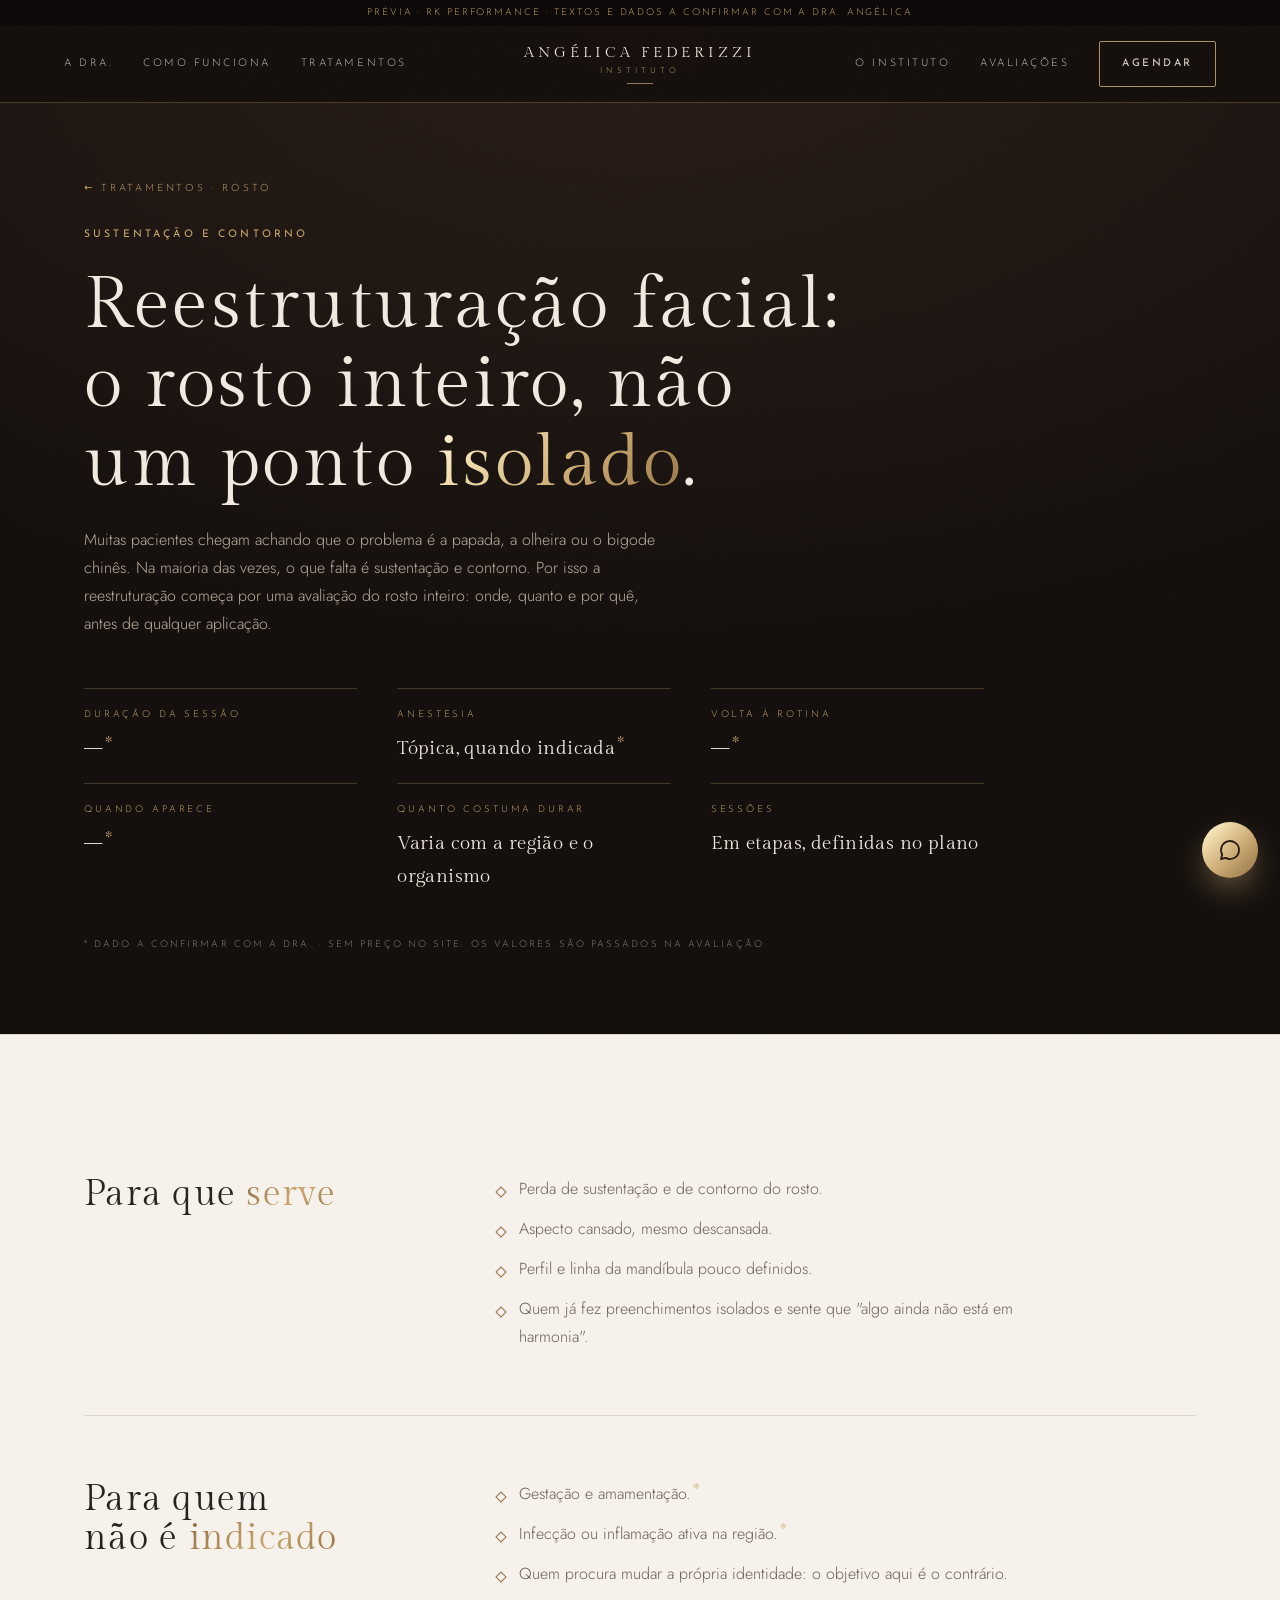
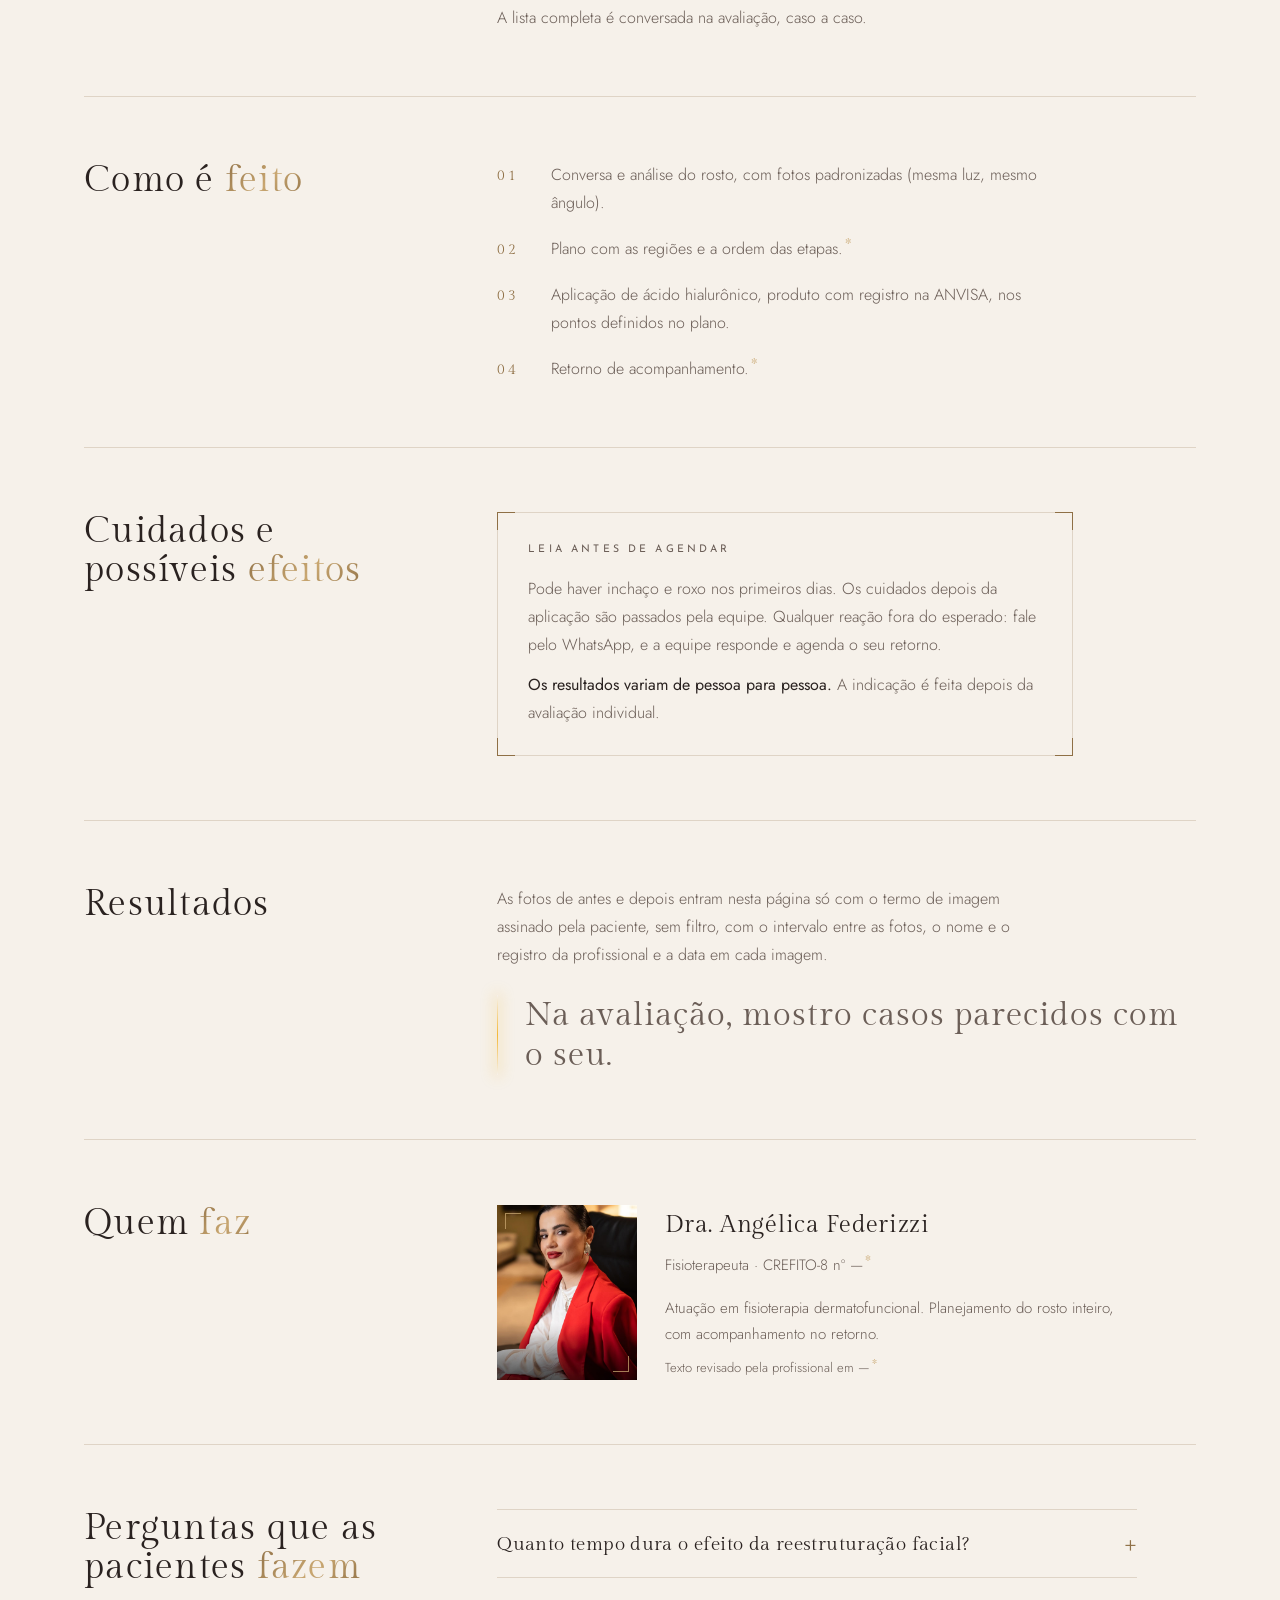
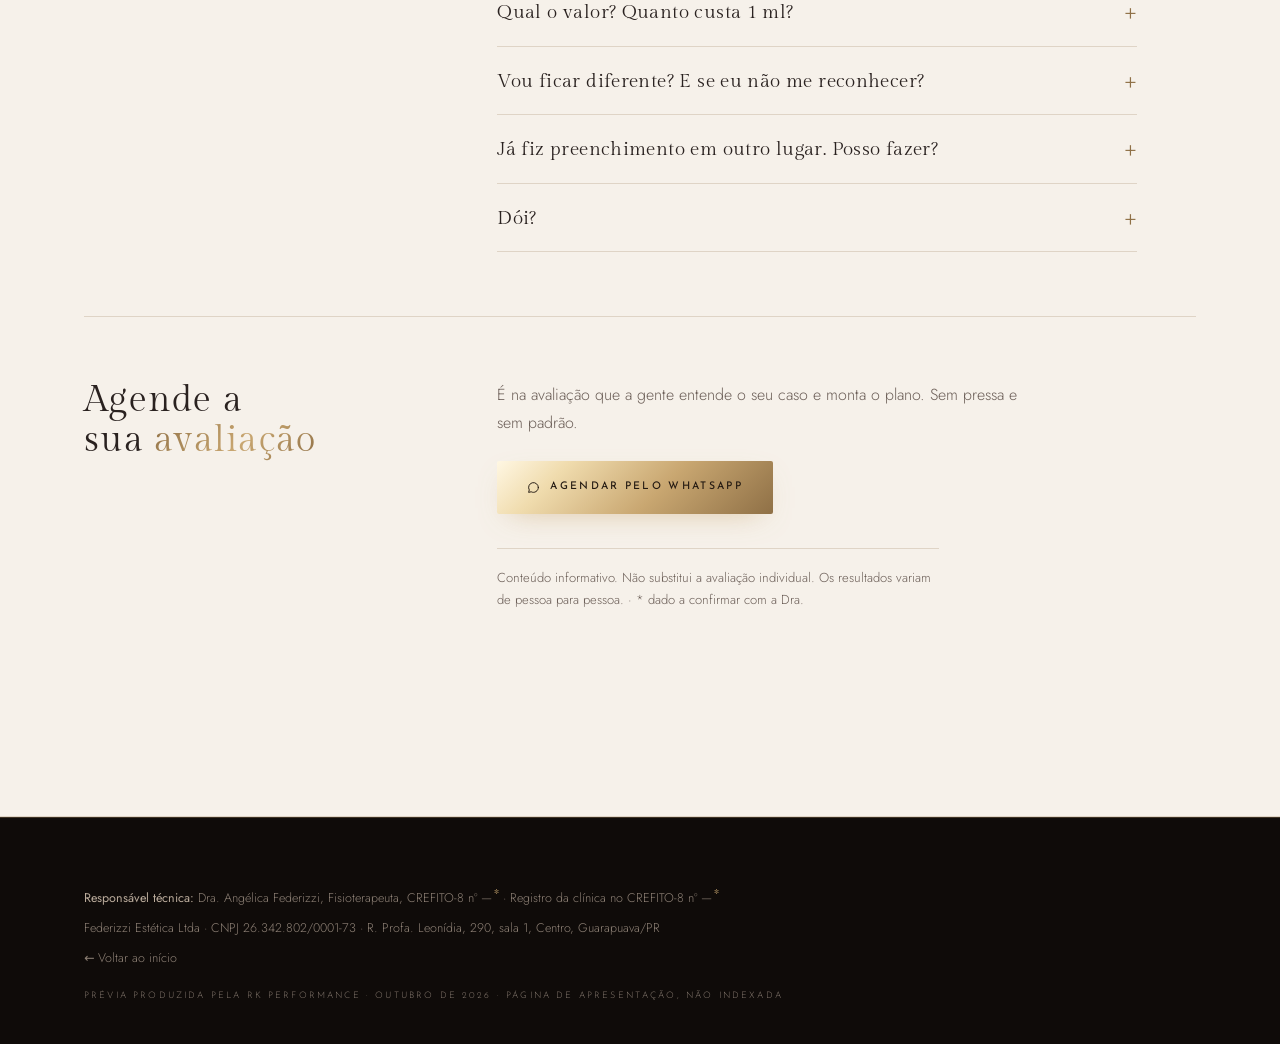
==== commit e92f2953: "Prévia v2: linguagem de luxo (noite, marfim, dourado em fios, display fino) Co-Authored-By: Claude F" ====
--- a/reestruturacao-facial-guarapuava/index.html
+++ b/reestruturacao-facial-guarapuava/index.html
@@ -6,53 +6,58 @@
 <title>Reestruturação facial em Guarapuava · Instituto Angélica Federizzi</title>
 <meta name="description" content="Planejamento do rosto inteiro, após avaliação individual, no Centro de Guarapuava. Dra. Angélica Federizzi, Fisioterapeuta.">
 <meta name="robots" content="noindex, nofollow">
-<meta name="theme-color" content="#241C1A">
+<meta name="theme-color" content="#140F0D">
 <meta property="og:type" content="article">
 <meta property="og:title" content="Reestruturação facial em Guarapuava · Instituto Angélica Federizzi">
 <meta property="og:description" content="O rosto inteiro, não um ponto isolado. Avaliação individual antes de qualquer aplicação.">
 <meta property="og:image" content="https://joaovitorrk.github.io/angelica-federizzi-site/media/og.jpg">
 <meta property="og:locale" content="pt_BR">
+<link rel="icon" href="data:image/svg+xml,%3Csvg xmlns='http://www.w3.org/2000/svg' viewBox='0 0 64 64'%3E%3Ccircle cx='32' cy='32' r='32' fill='%23140F0D'/%3E%3Crect x='31' y='10' width='2' height='44' fill='%23C9A771'/%3E%3C/svg%3E">
 <link rel="preconnect" href="https://fonts.googleapis.com">
 <link rel="preconnect" href="https://fonts.gstatic.com" crossorigin>
-<link href="https://fonts.googleapis.com/css2?family=Bodoni+Moda:ital,opsz,wght@0,6..96,400;0,6..96,500;1,6..96,400&family=Jost:wght@300;400;500;600&display=swap" rel="stylesheet">
-<link rel="icon" href="data:image/svg+xml,%3Csvg xmlns='http://www.w3.org/2000/svg' viewBox='0 0 64 64'%3E%3Ccircle cx='32' cy='32' r='32' fill='%23352B28'/%3E%3Crect x='31' y='10' width='2' height='44' fill='%23F4B837'/%3E%3C/svg%3E">
+<link href="https://fonts.googleapis.com/css2?family=Gilda+Display&family=Josefin+Sans:wght@300;400;500&family=Jost:wght@300;400;500&family=Bodoni+Moda:opsz,wght@6..96,400&display=swap" rel="stylesheet">
 <link rel="stylesheet" href="../assets/site.css">
 </head>
 <body class="pagina">
 <div class="grao" aria-hidden="true"></div>
 
-<div class="aviso"><b>Prévia</b><span class="longo">feita pela RK Performance para apresentação. Textos e dados a confirmar com a Dra. Angélica.</span><span class="curto">RK Performance · textos e dados a confirmar</span></div>
+<div class="aviso"><span class="longo">Prévia · RK Performance · textos e dados a confirmar com a Dra. Angélica</span><span class="curto">Prévia · RK Performance · a confirmar</span></div>
 
 <header class="topo solido" id="topo">
-  <a class="marca" href="../" aria-label="Instituto Angélica Federizzi, início"><span class="n">Angélica Federizzi</span><span class="i">Instituto</span></a>
-  <nav aria-label="Seções">
+  <nav class="esq" aria-label="Seções">
+    <a class="lk" href="../#sobre">A Dra.</a>
+    <a class="lk" href="../#metodo">Como funciona</a>
     <a class="lk" href="../#tratamentos">Tratamentos</a>
-    <a class="lk" href="../#dra">A Dra.</a>
+  </nav>
+  <a class="marca" href="../" aria-label="Instituto Angélica Federizzi, início"><span class="n">Angélica Federizzi</span><span class="i">Instituto</span><span class="fio"></span></a>
+  <nav class="dir" aria-label="Seções">
+    <a class="lk" href="../#instituto">O Instituto</a>
     <a class="lk" href="../#avaliacoes">Avaliações</a>
-    <a class="lk" href="../#instituto">O Instituto</a>
-    <a class="capsula" href="#" data-demo="wa" data-msg="Olá! Vim pelo site — Reestruturação facial. Quero agendar uma avaliação."><span>Agendar avaliação</span><i><svg viewBox="0 0 24 24" fill="none" stroke="currentColor" stroke-width="2.2" stroke-linecap="round" stroke-linejoin="round" aria-hidden="true"><path d="M5 12h14M13 6l6 6-6 6"/></svg></i></a>
+    <a class="btn linha" href="#" data-demo="wa" data-msg="Olá! Vim pelo site — Reestruturação facial. Quero agendar uma avaliação." style="padding:13px 22px">Agendar</a>
   </nav>
 </header>
 
 <main>
-<section class="pagina-topo">
-  <div class="cont">
-    <p class="rot"><a class="voltar" href="../#tratamentos">← Tratamentos</a> &nbsp;·&nbsp; Rosto · Perda de sustentação e contorno</p>
+<section class="on-deep pagina-topo">
+  <div class="wrap">
+    <a class="voltar" href="../#tratamentos">← Tratamentos · Rosto</a>
+    <p class="rot">Sustentação e contorno</p>
     <h1>Reestruturação facial: o rosto inteiro, não um ponto <em>isolado</em>.</h1>
     <p class="lede">Muitas pacientes chegam achando que o problema é a papada, a olheira ou o bigode chinês. Na maioria das vezes, o que falta é sustentação e contorno. Por isso a reestruturação começa por uma avaliação do rosto inteiro: onde, quanto e por quê, antes de qualquer aplicação.</p>
     <dl class="ficha" aria-label="Ficha rápida">
-      <div><dt>Duração da sessão</dt><dd><span class="conf">a confirmar</span></dd></div>
-      <div><dt>Anestesia</dt><dd>Tópica, quando indicada <span class="conf">a confirmar</span></dd></div>
-      <div><dt>Volta à rotina</dt><dd><span class="conf">a confirmar</span></dd></div>
-      <div><dt>Quando aparece</dt><dd><span class="conf">a confirmar</span></dd></div>
-      <div><dt>Quanto costuma durar</dt><dd>Varia com a região, o produto e o organismo</dd></div>
-      <div><dt>Sessões</dt><dd>Uma ou mais etapas, definidas no plano</dd></div>
+      <div><dt>Duração da sessão</dt><dd>—<sup class="conf" title="A confirmar">*</sup></dd></div>
+      <div><dt>Anestesia</dt><dd>Tópica, quando indicada<sup class="conf" title="A confirmar">*</sup></dd></div>
+      <div><dt>Volta à rotina</dt><dd>—<sup class="conf" title="A confirmar">*</sup></dd></div>
+      <div><dt>Quando aparece</dt><dd>—<sup class="conf" title="A confirmar">*</sup></dd></div>
+      <div><dt>Quanto costuma durar</dt><dd>Varia com a região e o organismo</dd></div>
+      <div><dt>Sessões</dt><dd>Em etapas, definidas no plano</dd></div>
     </dl>
+    <p class="nota-conf">* dado a confirmar com a Dra. · sem preço no site: os valores são passados na avaliação</p>
   </div>
 </section>
 
-<section class="corpo">
-  <div class="cont">
+<section class="on-light pat">
+  <div class="wrap">
 
     <div class="bloco">
       <h2 class="rv">Para que <em>serve</em></h2>
@@ -70,8 +75,8 @@
       <h2 class="rv">Para quem não é <em>indicado</em></h2>
       <div class="texto rv d1">
         <ul class="lista">
-          <li>Gestação e amamentação. <span class="conf">a confirmar</span></li>
-          <li>Infecção ou inflamação ativa na região. <span class="conf">a confirmar</span></li>
+          <li>Gestação e amamentação.<sup class="conf" title="A confirmar">*</sup></li>
+          <li>Infecção ou inflamação ativa na região.<sup class="conf" title="A confirmar">*</sup></li>
           <li>Quem procura mudar a própria identidade: o objetivo aqui é o contrário.</li>
         </ul>
         <p style="margin-top:16px">A lista completa é conversada na avaliação, caso a caso.</p>
@@ -83,9 +88,9 @@
       <div class="texto rv d1">
         <ol class="passos">
           <li><span>Conversa e análise do rosto, com fotos padronizadas (mesma luz, mesmo ângulo).</span></li>
-          <li><span>Plano com as regiões e a ordem das etapas. <span class="conf">plano por escrito: a confirmar</span></span></li>
+          <li><span>Plano com as regiões e a ordem das etapas.<sup class="conf" title="Plano por escrito: a confirmar">*</sup></span></li>
           <li><span>Aplicação de ácido hialurônico, produto com registro na ANVISA, nos pontos definidos no plano.</span></li>
-          <li><span>Retorno de acompanhamento. <span class="conf">prazo a confirmar</span></span></li>
+          <li><span>Retorno de acompanhamento.<sup class="conf" title="Prazo a confirmar">*</sup></span></li>
         </ol>
       </div>
     </div>
@@ -93,8 +98,8 @@
     <div class="bloco">
       <h2 class="rv">Cuidados e possíveis <em>efeitos</em></h2>
       <div class="texto rv d1">
-        <div class="caixa">
-          <p class="rot">Leia antes de agendar</p>
+        <div class="caixa"><span class="k k1"></span><span class="k k2"></span><span class="k k3"></span><span class="k k4"></span>
+          <p class="rot" style="margin-bottom:12px">Leia antes de agendar</p>
           <p>Pode haver inchaço e roxo nos primeiros dias. Os cuidados depois da aplicação são passados pela equipe. Qualquer reação fora do esperado: fale pelo WhatsApp, e a equipe responde e agenda o seu retorno.</p>
           <p style="margin-top:12px"><b>Os resultados variam de pessoa para pessoa.</b> A indicação é feita depois da avaliação individual.</p>
         </div>
@@ -105,20 +110,20 @@
       <h2 class="rv">Resultados</h2>
       <div class="texto rv d1">
         <p>As fotos de antes e depois entram nesta página só com o termo de imagem assinado pela paciente, sem filtro, com o intervalo entre as fotos, o nome e o registro da profissional e a data em cada imagem.</p>
-        <p class="frase-aval" style="margin-top:22px">Na avaliação, mostro casos parecidos com o seu.</p>
+        <p class="frase" style="margin-top:26px">Na avaliação, mostro casos parecidos com o seu.</p>
       </div>
     </div>
 
     <div class="bloco">
       <h2 class="rv">Quem <em>faz</em></h2>
       <div class="texto rv d1">
-        <div class="quem-faz">
-          <div class="quadro"><img src="../media/retrato.jpg" width="900" height="1125" alt="Dra. Angélica Federizzi" loading="lazy"></div>
+        <div class="quem">
+          <div class="ph r45"><img src="../media/retrato.jpg" width="900" height="1125" alt="Dra. Angélica Federizzi" loading="lazy"><span class="k k1" style="width:16px;height:16px;top:8px;left:8px"></span><span class="k k4" style="width:16px;height:16px;bottom:8px;right:8px"></span></div>
           <div>
             <b>Dra. Angélica Federizzi</b>
-            <p>Fisioterapeuta · CREFITO-8 nº <span class="conf">a confirmar</span></p>
+            <p>Fisioterapeuta · CREFITO-8 nº —<sup class="conf" title="A confirmar">*</sup></p>
             <p>Atuação em fisioterapia dermatofuncional. Planejamento do rosto inteiro, com acompanhamento no retorno.</p>
-            <p style="margin-top:10px;font-size:13px">Texto revisado pela profissional em <span class="conf">data a confirmar</span></p>
+            <p style="margin-top:10px;font-size:13px">Texto revisado pela profissional em —<sup class="conf" title="Data a confirmar">*</sup></p>
           </div>
         </div>
       </div>
@@ -131,8 +136,8 @@
           <details><summary>Quanto tempo dura o efeito da reestruturação facial?</summary><p>Depende da região tratada, do produto escolhido e do seu organismo. No plano eu explico o que esperar no seu caso, e o acompanhamento serve justamente para isso: ver o resultado amadurecer com o tempo.</p></details>
           <details><summary>Qual o valor? Quanto custa 1 ml?</summary><p>O valor depende do plano, e o plano depende da avaliação. Não existe uma quantidade padrão para todo rosto. Os valores são passados individualmente, no consultório.</p></details>
           <details><summary>Vou ficar diferente? E se eu não me reconhecer?</summary><p>O objetivo não é parecer outra pessoa. É devolver sustentação e equilíbrio ao que já é seu. O planejamento é feito para você continuar se reconhecendo no espelho.</p></details>
-          <details><summary>Já fiz preenchimento em outro lugar. Posso fazer?</summary><p>Pode, depois de avaliar o que já foi feito. Por isso a avaliação vem antes de qualquer aplicação. <span class="conf">a confirmar</span></p></details>
-          <details><summary>Dói?</summary><p><span class="conf">resposta da Dra. a confirmar</span></p></details>
+          <details><summary>Já fiz preenchimento em outro lugar. Posso fazer?</summary><p>Pode, depois de avaliar o que já foi feito. Por isso a avaliação vem antes de qualquer aplicação.<sup class="conf" title="A confirmar">*</sup></p></details>
+          <details><summary>Dói?</summary><p>Resposta da Dra. a confirmar.<sup class="conf" title="A confirmar">*</sup></p></details>
         </div>
       </div>
     </div>
@@ -141,10 +146,10 @@
       <h2 class="rv">Agende a sua <em>avaliação</em></h2>
       <div class="texto rv d1">
         <p>É na avaliação que a gente entende o seu caso e monta o plano. Sem pressa e sem padrão.</p>
-        <div class="acoes" style="margin-top:22px">
-          <a class="capsula" href="#" data-demo="wa" data-msg="Olá! Vim pelo site — Reestruturação facial. Quero agendar uma avaliação."><span>Agendar pelo WhatsApp</span><i><svg viewBox="0 0 24 24" fill="none" stroke="currentColor" stroke-width="2.2" stroke-linecap="round" stroke-linejoin="round" aria-hidden="true"><path d="M5 12h14M13 6l6 6-6 6"/></svg></i></a>
+        <div class="acoes" style="margin-top:24px">
+          <a class="btn" href="#" data-demo="wa" data-msg="Olá! Vim pelo site — Reestruturação facial. Quero agendar uma avaliação."><svg viewBox="0 0 24 24" fill="none" stroke="currentColor" stroke-width="1.8" stroke-linecap="round" stroke-linejoin="round" aria-hidden="true"><path d="M21 12a9 9 0 0 1-13.3 7.9L3 21l1.2-4.5A9 9 0 1 1 21 12z"/></svg>Agendar pelo WhatsApp</a>
         </div>
-        <p class="aviso-info" style="margin-top:34px">Conteúdo informativo. Não substitui a avaliação individual. Os resultados variam de pessoa para pessoa.</p>
+        <p class="aviso-info">Conteúdo informativo. Não substitui a avaliação individual. Os resultados variam de pessoa para pessoa. · * dado a confirmar com a Dra.</p>
       </div>
     </div>
 
@@ -152,22 +157,18 @@
 </section>
 </main>
 
-<footer class="rodape">
-  <div class="cont">
-    <div class="linhas">
-      <p><b>Responsável técnica:</b> Dra. Angélica Federizzi, Fisioterapeuta, CREFITO-8 nº <span class="conf">a confirmar</span> · Registro da clínica no CREFITO-8 nº <span class="conf">a confirmar</span></p>
+<footer>
+  <div class="wrap">
+    <div class="legal" style="margin-top:0;padding-top:0;border-top:0">
+      <p><b>Responsável técnica:</b> Dra. Angélica Federizzi, Fisioterapeuta, CREFITO-8 nº —<sup class="conf">*</sup> · Registro da clínica no CREFITO-8 nº —<sup class="conf">*</sup></p>
       <p>Federizzi Estética Ltda · CNPJ 26.342.802/0001-73 · R. Profa. Leonídia, 290, sala 1, Centro, Guarapuava/PR</p>
       <p><a href="../">← Voltar ao início</a></p>
     </div>
-    <p class="rk">Prévia produzida pela RK Performance em outubro de 2026. Página de apresentação, não indexada.</p>
+    <p class="rk">Prévia produzida pela RK Performance · outubro de 2026 · página de apresentação, não indexada</p>
   </div>
 </footer>
 
-<nav class="barra" aria-label="Ações rápidas">
-  <a class="wa" href="#" data-demo="wa" data-msg="Olá! Vim pelo site — Reestruturação facial. Quero agendar uma avaliação."><svg viewBox="0 0 24 24" fill="none" stroke="currentColor" stroke-width="1.8" stroke-linecap="round" stroke-linejoin="round" aria-hidden="true"><path d="M21 12a9 9 0 0 1-13.3 7.9L3 21l1.2-4.5A9 9 0 1 1 21 12z"/></svg>WhatsApp</a>
-  <button type="button" data-demo="tel"><svg viewBox="0 0 24 24" fill="none" stroke="currentColor" stroke-width="1.8" stroke-linecap="round" stroke-linejoin="round" aria-hidden="true"><path d="M5 4h4l2 5-2.5 1.5a11 11 0 0 0 5 5L15 13l5 2v4a2 2 0 0 1-2 2A16 16 0 0 1 3 6a2 2 0 0 1 2-2z"/></svg>Ligar</button>
-  <a href="https://www.google.com/maps/dir/?api=1&destination=Instituto+Angelica+Federizzi,+R.+Profa.+Leonidia,+290,+Guarapuava" target="_blank" rel="noopener"><svg viewBox="0 0 24 24" fill="none" stroke="currentColor" stroke-width="1.8" stroke-linecap="round" stroke-linejoin="round" aria-hidden="true"><path d="M12 22s7-6.5 7-12a7 7 0 1 0-14 0c0 5.5 7 12 7 12z"/><circle cx="12" cy="10" r="2.5"/></svg>Como chegar</a>
-</nav>
+<a class="flut" href="#" data-demo="wa" data-msg="Olá! Vim pelo site — Reestruturação facial. Quero agendar uma avaliação." aria-label="Agendar pelo WhatsApp"><svg viewBox="0 0 24 24" fill="none" stroke="currentColor" stroke-width="1.8" stroke-linecap="round" stroke-linejoin="round" aria-hidden="true"><path d="M21 12a9 9 0 0 1-13.3 7.9L3 21l1.2-4.5A9 9 0 1 1 21 12z"/></svg></a>
 
 <dialog class="demo" id="demo" aria-labelledby="demo-tit">
   <div class="in">
@@ -176,8 +177,8 @@
     <p id="demo-txt">No site final, este botão abre o WhatsApp do Instituto com a mensagem já escrita:</p>
     <blockquote id="demo-msg">Olá! Vim pelo site — Reestruturação facial. Quero agendar uma avaliação.</blockquote>
     <div class="acoes">
-      <a class="capsula" href="https://wa.me/5542999246208?text=Vi%20a%20pr%C3%A9via%20do%20site%20do%20Instituto%20Ang%C3%A9lica%20Federizzi" target="_blank" rel="noopener"><span>Falar com a RK sobre a prévia</span><i><svg viewBox="0 0 24 24" fill="none" stroke="currentColor" stroke-width="2.2" stroke-linecap="round" stroke-linejoin="round" aria-hidden="true"><path d="M5 12h14M13 6l6 6-6 6"/></svg></i></a>
-      <button class="capsula bronze" type="button" data-fecha><span>Fechar</span><i>×</i></button>
+      <a class="btn" href="https://wa.me/5542999246208?text=Vi%20a%20pr%C3%A9via%20do%20site%20do%20Instituto%20Ang%C3%A9lica%20Federizzi" target="_blank" rel="noopener">Falar com a RK</a>
+      <button class="btn linha" type="button" data-fecha>Fechar</button>
     </div>
   </div>
 </dialog>
--- a/assets/site.css
+++ b/assets/site.css
@@ -1,353 +1,361 @@
-/* Instituto Angélica Federizzi · prévia RK Performance · 06/10/2026
-   Paleta medida nas fotos dela (03-materiais/paleta-dos-posts.md): linho, greige, kraft, café,
-   madeira, vermelho (blazer e parede da recepção), bronze (letreiro) e a luz âmbar da sala. */
+/* Instituto Angélica Federizzi · prévia RK Performance · v2 (06/10/2026)
+   Linguagem: noite de madeira e bronze. Fundo café-preto com névoa, seções em marfim quente,
+   display fino e espaçado, dourado só em fios, cantoneiras nas fotos, nenhuma caixa com borda cheia. */
 :root{
-  --linho:#E6E5E1; --claro:#F2EFE9; --greige:#CEBFAE; --kraft:#D5AE85; --kraft-2:#C99C6E;
-  --cafe:#352B28; --cafe-2:#241C1A; --madeira:#733F29; --vermelho:#B8021C; --vermelho-2:#9A0217;
-  --bronze:#6C563A; --bronze-2:#8C7352; --ambar:#F4B837;
-  --ink:#241C1A; --ink-2:#5C4C44; --papel:#EFE9E1; --papel-2:#C9BDB3;
-  --linha:rgba(36,28,26,.16); --linha-clara:rgba(239,233,225,.18);
-  --serif:"Bodoni Moda",Georgia,"Times New Roman",serif; --sans:"Jost",system-ui,-apple-system,"Segoe UI",sans-serif;
-  --pad:clamp(20px,5vw,76px); --max:1280px; --topo:64px; --aviso:30px;
+  --noite:#140F0D; --noite-2:#1A1310; --noite-3:#231A16;
+  --marfim:#F6F1EA; --marfim-2:#EFE7DC;
+  --ink:#2A2220; --ink-2:#6B5E57; --ink-3:#8E8078;
+  --papel:#F1E9DF; --papel-2:#BBAC9C; --papel-3:#8E8176;
+  --gold:#C9A771; --gold-2:#E9D6AB; --gold-3:#8F7046; --bronze:#8C7352;
+  --ambar:#F4B837; --vermelho:#B8021C;
+  --hair:rgba(201,167,113,.26); --hair-light:rgba(143,112,70,.22);
+  --gold-grad:linear-gradient(135deg,#FFF7E3 0%,#F0DCAE 22%,#C9A771 58%,#8F7046 100%);
+  --display:"Gilda Display","Bodoni Moda",Georgia,serif;
+  --caps:"Josefin Sans","Jost",system-ui,sans-serif;
+  --sans:"Jost",system-ui,-apple-system,"Segoe UI",sans-serif;
+  --pad:clamp(22px,5vw,80px); --max:1240px; --topo:76px; --aviso:26px;
 }
 *{box-sizing:border-box;margin:0;padding:0}
 html{scroll-behavior:smooth;-webkit-text-size-adjust:100%}
-body{background:var(--linho);color:var(--ink);font-family:var(--sans);font-size:17px;line-height:1.6;font-weight:400;
+body{background:var(--noite);color:var(--papel);font-family:var(--sans);font-size:16px;line-height:1.75;font-weight:300;
   font-variant-numeric:lining-nums;-webkit-font-smoothing:antialiased;overflow-x:hidden}
 img,video{display:block;max-width:100%}
 a{color:inherit;text-decoration:none}
 button{font:inherit;color:inherit;background:none;border:0;cursor:pointer}
-h1,h2,h3{font-family:var(--serif);font-weight:400;line-height:1.04;letter-spacing:-.01em;text-wrap:balance}
-h1 em,h2 em,h3 em{font-style:italic;font-weight:400}
+h1,h2,h3{font-family:var(--display);font-weight:400;line-height:1.1;letter-spacing:.035em;text-wrap:balance}
+h1 em,h2 em,h3 em,.ouro{font-style:normal;background:var(--gold-grad);-webkit-background-clip:text;background-clip:text;color:transparent}
 p{text-wrap:pretty}
-.escuro{background:var(--cafe);color:var(--papel)}
-.escuro .rot{color:var(--kraft)}
-.cont{max-width:var(--max);margin:0 auto;padding:0 var(--pad)}
-.rot{font-size:12px;font-weight:500;letter-spacing:.24em;text-transform:uppercase;color:var(--bronze);margin-bottom:18px}
-.rot::before{content:"";display:inline-block;width:22px;height:1px;background:currentColor;vertical-align:middle;margin-right:12px;opacity:.7}
-.conf{display:inline-block;font-size:10px;font-weight:500;letter-spacing:.14em;text-transform:uppercase;color:var(--bronze);
-  border:1px solid currentColor;border-radius:999px;padding:2px 8px;vertical-align:middle;margin-left:6px;background:transparent;line-height:1.5}
-.escuro .conf{color:var(--kraft)}
-::selection{background:var(--kraft);color:var(--cafe-2)}
-
-/* grão de filme */
-.grao{position:fixed;inset:-50%;pointer-events:none;z-index:70;opacity:.13;mix-blend-mode:soft-light;
+.wrap{max-width:var(--max);margin:0 auto;padding:0 var(--pad);position:relative;z-index:1}
+::selection{background:var(--gold);color:var(--noite)}
+
+/* rótulos e ornamentos */
+.rot{font-family:var(--caps);font-size:10.5px;font-weight:400;letter-spacing:.3em;text-transform:uppercase;color:var(--gold);margin-bottom:22px}
+.orn{display:flex;align-items:center;gap:12px;margin-bottom:22px;color:var(--gold)}
+.orn::before,.orn::after{content:"";height:1px;width:38px;background:var(--gold);opacity:.6}
+.orn i{width:7px;height:7px;border:1px solid var(--gold);transform:rotate(45deg);display:block}
+.orn.c{justify-content:center}
+.centro{text-align:center}
+.centro .rot{margin-top:18px}
+sup.conf{font-family:var(--display);color:var(--gold);font-size:.85em;line-height:0;vertical-align:.35em;margin-left:2px;cursor:help}
+.nota-conf{font-family:var(--caps);font-size:9.5px;letter-spacing:.22em;text-transform:uppercase;color:var(--papel-3);margin-top:26px}
+.on-light .nota-conf{color:var(--ink-3)}
+
+/* grão de filme e névoa */
+.grao{position:fixed;inset:-50%;pointer-events:none;z-index:70;opacity:.1;mix-blend-mode:soft-light;
   background-image:url("data:image/svg+xml,%3Csvg xmlns='http://www.w3.org/2000/svg' width='220' height='220'%3E%3Cfilter id='n'%3E%3CfeTurbulence type='fractalNoise' baseFrequency='.85' numOctaves='3' stitchTiles='stitch'/%3E%3C/filter%3E%3Crect width='100%25' height='100%25' filter='url(%23n)'/%3E%3C/svg%3E");
   animation:grao 1.2s steps(6) infinite}
 @keyframes grao{0%{transform:translate(0,0)}20%{transform:translate(-3%,2%)}40%{transform:translate(2%,-3%)}60%{transform:translate(-2%,-1%)}80%{transform:translate(3%,3%)}100%{transform:translate(0,0)}}
 
-/* aviso de prévia (fixo no topo) */
-.aviso{position:fixed;top:0;left:0;right:0;z-index:62;height:var(--aviso);display:flex;align-items:center;justify-content:center;
-  padding:0 12px;background:var(--cafe-2);color:var(--kraft);font-size:11px;letter-spacing:.06em;text-align:center;white-space:nowrap;overflow:hidden;text-overflow:ellipsis}
-.aviso b{font-weight:600;margin-right:6px}
+/* aviso de prévia */
+.aviso{position:fixed;top:0;left:0;right:0;z-index:62;height:var(--aviso);display:flex;align-items:center;justify-content:center;padding:0 12px;
+  background:#0D0908;color:var(--gold);font-family:var(--caps);font-size:9.5px;letter-spacing:.2em;text-transform:uppercase;text-align:center;white-space:nowrap;overflow:hidden;text-overflow:ellipsis}
 .aviso .curto{display:none}
-@media (max-width:900px){.aviso .longo{display:none}.aviso .curto{display:inline}}
 
 /* abertura cinematográfica (só com JS) */
 .intro{display:none}
-.js .intro{display:grid;position:fixed;inset:0;z-index:90;background:var(--cafe-2);place-items:center;pointer-events:none;
-  animation:intro-sai .6s 1.5s ease both}
-.intro .nome{font-family:var(--serif);color:var(--papel);font-size:clamp(26px,4vw,44px);letter-spacing:.02em;text-align:center;
-  animation:intro-nome 1.1s .15s ease both}
-.intro .nome small{display:block;font-family:var(--sans);font-size:11px;letter-spacing:.34em;text-transform:uppercase;color:var(--kraft);margin-top:12px}
-.intro .luz{position:absolute;left:50%;top:0;bottom:0;width:2px;transform-origin:50% 0;background:linear-gradient(transparent,var(--ambar) 18%,var(--ambar) 82%,transparent);
-  box-shadow:0 0 22px 3px rgba(244,184,55,.55);animation:luz-cresce 1.2s .1s cubic-bezier(.2,.7,.2,1) both}
-@keyframes intro-nome{from{opacity:0;transform:translateY(10px)}to{opacity:1;transform:none}}
+.js .intro{display:grid;position:fixed;inset:0;z-index:90;background:var(--noite);place-items:center;pointer-events:none;animation:intro-sai .7s 1.6s ease both}
+.intro .nome{font-family:var(--display);color:var(--papel);font-size:clamp(24px,3.6vw,40px);letter-spacing:.14em;text-transform:uppercase;text-align:center;animation:intro-nome 1.2s .15s ease both}
+.intro .nome small{display:block;font-family:var(--caps);font-size:10px;letter-spacing:.42em;color:var(--gold);margin-top:14px}
+.intro .luz{position:absolute;left:50%;top:0;bottom:0;width:1px;transform-origin:50% 0;background:linear-gradient(transparent,var(--gold) 22%,var(--gold) 78%,transparent);box-shadow:0 0 18px 2px rgba(201,167,113,.45);animation:luz-cresce 1.3s .1s cubic-bezier(.2,.7,.2,1) both}
+@keyframes intro-nome{from{opacity:0;letter-spacing:.3em}to{opacity:1;letter-spacing:.14em}}
 @keyframes luz-cresce{from{transform:scaleY(0)}to{transform:scaleY(1)}}
 @keyframes intro-sai{to{opacity:0;visibility:hidden}}
 
 /* topo */
-.topo{position:fixed;top:var(--aviso);left:0;right:0;z-index:60;height:var(--topo);display:flex;align-items:center;justify-content:space-between;
-  padding:0 var(--pad);color:var(--papel);transition:background .4s,color .4s,box-shadow .4s}
-.topo.solido{background:rgba(53,43,40,.86);backdrop-filter:blur(10px);-webkit-backdrop-filter:blur(10px);box-shadow:0 1px 0 var(--linha-clara)}
-.topo .marca{display:flex;flex-direction:column;line-height:1}
-.topo .marca .n{font-family:var(--serif);font-size:19px;letter-spacing:.04em}
-.topo .marca .i{font-size:9px;letter-spacing:.36em;text-transform:uppercase;color:var(--kraft);margin-top:5px}
-.topo nav{display:flex;align-items:center;gap:28px}
-.topo nav a{font-size:12px;font-weight:500;letter-spacing:.18em;text-transform:uppercase;opacity:.9}
-.topo nav a:hover{color:var(--kraft)}
-.topo .capsula{padding:9px 10px 9px 18px;font-size:11px}
-@media (max-width:900px){.topo nav .lk{display:none}}
-
-/* botão-cápsula */
-.capsula{display:inline-flex;align-items:center;gap:12px;border:1px solid var(--vermelho);border-radius:999px;
-  padding:11px 12px 11px 22px;font-size:12px;font-weight:600;letter-spacing:.14em;text-transform:uppercase;color:var(--papel);
-  background:var(--vermelho);transition:background .3s,color .3s,border-color .3s,box-shadow .3s;white-space:nowrap}
-.capsula i{width:28px;height:28px;border-radius:50%;background:var(--papel);color:var(--vermelho);display:grid;place-items:center;font-style:normal;transition:transform .35s,background .3s,color .3s}
-.capsula i svg{width:14px;height:14px}
-.capsula:hover{background:var(--vermelho-2);box-shadow:0 0 0 4px rgba(244,184,55,.22)}
-.capsula:hover i{transform:rotate(-45deg)}
-.capsula.linha{background:transparent;color:inherit;border-color:currentColor}
-.capsula.linha i{background:currentColor;color:var(--cafe)}
-.capsula.linha:hover{background:var(--papel);color:var(--cafe);border-color:var(--papel);box-shadow:none}
-.capsula.bronze{background:transparent;border-color:var(--bronze);color:var(--ink)}
-.capsula.bronze i{background:var(--bronze);color:var(--papel)}
-.capsula.bronze:hover{background:var(--bronze);color:var(--papel);box-shadow:none}
-.acoes{display:flex;flex-wrap:wrap;gap:12px;align-items:center}
+.topo{position:fixed;top:var(--aviso);left:0;right:0;z-index:60;height:var(--topo);display:grid;grid-template-columns:1fr auto 1fr;align-items:center;
+  padding:0 var(--pad);color:var(--papel);transition:background .4s,box-shadow .4s}
+.topo.solido{background:rgba(20,15,13,.9);backdrop-filter:blur(12px);-webkit-backdrop-filter:blur(12px);box-shadow:0 1px 0 var(--hair)}
+.topo nav{display:flex;align-items:center;gap:30px}
+.topo nav.dir{justify-content:flex-end}
+.topo nav a{font-family:var(--caps);font-size:10.5px;letter-spacing:.24em;text-transform:uppercase;color:var(--papel);opacity:.85;transition:color .3s,opacity .3s}
+.topo nav a:hover{color:var(--gold);opacity:1}
+.topo .marca{text-align:center;line-height:1}
+.topo .marca .n{display:block;font-family:var(--display);font-size:15px;letter-spacing:.26em;text-transform:uppercase;color:var(--papel)}
+.topo .marca .i{display:block;font-family:var(--caps);font-size:8px;letter-spacing:.5em;text-transform:uppercase;color:var(--gold);margin-top:7px}
+.topo .marca .fio{display:block;width:26px;height:1px;background:var(--gold);margin:8px auto 0;opacity:.7}
+.topo .menu{display:none}
+
+/* botões */
+.btn{display:inline-flex;align-items:center;justify-content:center;gap:10px;font-family:var(--caps);font-size:10.5px;font-weight:500;letter-spacing:.22em;text-transform:uppercase;
+  padding:17px 30px;border-radius:2px;background:var(--gold-grad);color:#241A12;box-shadow:0 10px 30px -14px rgba(201,167,113,.7);transition:transform .35s,box-shadow .35s,filter .35s;white-space:nowrap}
+.btn:hover{transform:translateY(-1px);box-shadow:0 16px 36px -14px rgba(201,167,113,.85);filter:brightness(1.04)}
+.btn svg{width:13px;height:13px}
+.btn.linha{background:transparent;color:var(--papel);border:1px solid var(--gold);box-shadow:none}
+.btn.linha:hover{background:rgba(201,167,113,.1)}
+.on-light .btn.linha{color:var(--ink)}
+.on-light .btn.linha:hover{background:rgba(143,112,70,.08)}
+.acoes{display:flex;flex-wrap:wrap;gap:14px;align-items:center}
 
 /* primeira tela */
-.hero{position:relative;min-height:100svh;display:grid;align-items:end;color:var(--papel);background:var(--cafe-2);overflow:hidden;isolation:isolate}
-.hero .foto{position:absolute;inset:0;z-index:-2;overflow:hidden}
-.hero .foto img{width:100%;height:100%;object-fit:cover;object-position:72% 0;transform-origin:62% 0;animation:kb 22s ease-out both}
-@keyframes kb{from{transform:scale(1)}to{transform:scale(1.09)}}
-.hero .veu{position:absolute;inset:0;z-index:-1;background:
-  linear-gradient(90deg,rgba(36,28,26,.9) 0%,rgba(36,28,26,.68) 34%,rgba(36,28,26,.18) 60%,rgba(36,28,26,0) 78%),
-  linear-gradient(180deg,rgba(36,28,26,.45) 0%,rgba(36,28,26,0) 28%,rgba(36,28,26,0) 62%,rgba(36,28,26,.78) 100%)}
-.hero .conf{color:var(--kraft)}
-.hero .luz{position:absolute;z-index:0;top:0;bottom:0;left:calc(var(--pad) - 30px);width:2px;transform-origin:50% 0;
-  background:linear-gradient(transparent,var(--ambar) 12%,var(--ambar) 86%,transparent);box-shadow:0 0 26px 3px rgba(244,184,55,.5);opacity:.9}
-.js .hero .luz{animation:luz-cresce 1.6s 1.1s cubic-bezier(.2,.7,.2,1) both}
-.hero .texto{position:relative;z-index:1;max-width:var(--max);width:100%;margin:0 auto;padding:calc(var(--aviso) + var(--topo) + 48px) var(--pad) 72px}
-.hero .kicker{font-size:12px;font-weight:500;letter-spacing:.3em;text-transform:uppercase;color:var(--kraft);margin-bottom:22px}
-.hero h1{font-size:clamp(44px,7.4vw,112px);max-width:9.2em;margin-bottom:22px}
-.hero h1 em{color:var(--ambar)}
-.hero .sub{font-size:clamp(17px,1.5vw,21px);font-weight:300;max-width:30em;color:#E9E1D7;margin-bottom:26px}
-.hero .quem{font-size:12px;letter-spacing:.2em;text-transform:uppercase;color:var(--kraft);margin-bottom:30px;line-height:1.9}
-.selo{display:inline-flex;align-items:center;gap:10px;border:1px solid var(--linha-clara);border-radius:999px;padding:9px 16px 9px 12px;font-size:13px;letter-spacing:.04em;color:var(--papel);background:rgba(36,28,26,.35);backdrop-filter:blur(6px)}
-.selo b{font-family:var(--serif);font-size:19px;letter-spacing:0;line-height:1}
-.selo .est{color:var(--ambar);letter-spacing:.05em;font-size:12px}
-.selo:hover{border-color:var(--kraft)}
-.hero .rolar{position:absolute;right:var(--pad);bottom:28px;z-index:1;font-size:10px;letter-spacing:.3em;text-transform:uppercase;color:var(--kraft);
-  writing-mode:vertical-rl;display:flex;align-items:center;gap:10px}
-.hero .rolar::after{content:"";width:1px;height:48px;background:var(--kraft);opacity:.7}
-
-/* letreiro */
-.letreiro{background:var(--cafe);color:var(--papel);border-top:1px solid var(--linha-clara);border-bottom:1px solid var(--linha-clara);overflow:hidden;white-space:nowrap;padding:16px 0}
-.letreiro .faixa{display:inline-flex;will-change:transform}
-.letreiro span{margin-right:44px;font-size:12px;font-weight:500;letter-spacing:.32em;text-transform:uppercase}
-.letreiro span.p{color:var(--kraft);font-family:var(--serif);font-style:italic;letter-spacing:.02em;text-transform:none;font-size:17px;font-weight:400}
-
-/* faixas de transição (a seção seguinte começa na cor em que a faixa termina) */
-.faixa-cor{height:clamp(90px,12vw,160px)}
-.cafe-linho{background:linear-gradient(var(--cafe),var(--linho))}
-.linho-kraft{background:linear-gradient(var(--linho),var(--kraft))}
-.kraft-linho{background:linear-gradient(var(--kraft),var(--linho))}
-.linho-cafe{background:linear-gradient(var(--linho),var(--cafe))}
-.cafe-vermelho{background:linear-gradient(var(--cafe),var(--vermelho))}
+.hero{position:relative;min-height:100svh;display:flex;align-items:center;overflow:hidden;background:var(--noite);padding:calc(var(--aviso) + var(--topo) + 40px) 0 120px;isolation:isolate}
+.hero .bg{position:absolute;inset:0;z-index:-3;overflow:hidden}
+.hero .bg img{width:100%;height:100%;object-fit:cover;object-position:72% 0;transform-origin:62% 0;animation:kb 26s ease-out both;filter:saturate(.92) contrast(1.04)}
+@keyframes kb{from{transform:scale(1)}to{transform:scale(1.08)}}
+.hero .veu{position:absolute;inset:0;z-index:-2;background:
+  linear-gradient(90deg,rgba(20,15,13,.96) 0%,rgba(20,15,13,.86) 28%,rgba(20,15,13,.42) 52%,rgba(20,15,13,.05) 72%,rgba(20,15,13,.35) 100%),
+  linear-gradient(0deg,rgba(20,15,13,.95) 0%,rgba(20,15,13,.3) 26%,rgba(20,15,13,0) 52%,rgba(20,15,13,.5) 100%)}
+.hero .nevoa{position:absolute;inset:0;z-index:-1;background:radial-gradient(60% 50% at 18% 70%,rgba(201,167,113,.10),transparent 70%)}
+.hero .wrap{width:100%}
+.hero .conteudo{max-width:600px}
+.hero h1{font-size:clamp(46px,6.4vw,92px);letter-spacing:.06em;line-height:1.02;margin:0 0 26px}
+.hero h1 span{display:block}
+.hero .sub{font-size:clamp(16px,1.25vw,18.5px);color:var(--papel-2);max-width:31em;margin-bottom:30px}
+.hero .quem{font-family:var(--caps);font-size:10.5px;letter-spacing:.26em;text-transform:uppercase;color:var(--gold);margin-bottom:34px;line-height:2}
+.hero .google{display:inline-flex;align-items:center;gap:10px;margin-top:30px;font-family:var(--caps);font-size:10.5px;letter-spacing:.2em;text-transform:uppercase;color:var(--papel-2)}
+.hero .google b{font-family:var(--display);font-size:22px;letter-spacing:.02em;color:var(--papel);font-weight:400}
+.hero .google .est{color:var(--gold);letter-spacing:.12em;font-size:11px}
+.hero .google:hover{color:var(--gold)}
+.badge{position:absolute;z-index:2;top:42%;right:max(5%,calc((100vw - 1240px) / 2 + 40px));width:186px;height:186px;pointer-events:none;animation:gira 28s linear infinite}
+.badge svg{width:100%;height:100%;display:block;overflow:visible}
+.badge text{font-family:var(--caps);font-size:11px;letter-spacing:.3em;text-transform:uppercase;fill:var(--gold)}
+.badge circle.c{fill:none;stroke:var(--gold);stroke-opacity:.5;stroke-width:1}
+@keyframes gira{to{transform:rotate(360deg)}}
+.cue{position:absolute;left:50%;bottom:34px;transform:translateX(-50%);z-index:2;display:flex;flex-direction:column;align-items:center;gap:12px;font-family:var(--caps);font-size:9.5px;letter-spacing:.34em;text-transform:uppercase;color:var(--gold)}
+.cue i{width:18px;height:30px;border:1px solid var(--gold);border-radius:12px;position:relative;opacity:.8}
+.cue i::after{content:"";position:absolute;left:50%;top:7px;width:2px;height:6px;margin-left:-1px;border-radius:2px;background:var(--gold);animation:cue 1.8s ease-in-out infinite}
+@keyframes cue{0%,100%{transform:translateY(0);opacity:.5}50%{transform:translateY(7px);opacity:1}}
 
 /* seções */
-.secao{padding:clamp(72px,10vw,136px) 0}
-.secao h2{font-size:clamp(34px,4.6vw,66px);max-width:12em;margin-bottom:28px}
-.secao .lede{font-size:clamp(17px,1.35vw,20px);font-weight:300;max-width:36em;color:var(--ink-2)}
-.escuro .lede{color:#D9CEC2}
-.grade-2{display:grid;grid-template-columns:minmax(280px,5fr) 7fr;gap:clamp(32px,6vw,96px);align-items:start}
-.grade-2.inv{grid-template-columns:7fr minmax(280px,5fr)}
-.fixo{position:sticky;top:calc(var(--aviso) + var(--topo) + 24px)}
-
-/* perguntas */
-.perguntas{background:var(--cafe)}
-.perguntas .lista{display:grid;grid-template-columns:1fr 1fr;gap:clamp(28px,4vw,56px) clamp(32px,5vw,72px);margin-top:48px}
-.pg{position:relative;padding-top:34px;border-top:1px solid var(--linha-clara)}
-.pg .q{font-family:var(--serif);font-style:italic;font-size:clamp(24px,2.4vw,34px);line-height:1.18;margin-bottom:16px;padding-left:22px;
-  border-left:2px solid var(--ambar);box-shadow:-2px 0 14px -4px rgba(244,184,55,.6)}
-.pg .r{color:#D9CEC2;font-weight:300;padding-left:24px;max-width:30em}
-
-/* método */
-.metodo{background:var(--linho)}
-.etapas{list-style:none;display:grid;gap:8px;margin-top:40px}
-.etapas li{display:grid;grid-template-columns:76px 1fr;gap:18px;align-items:baseline;padding:22px 0;border-top:1px solid var(--linha)}
-.etapas li:last-child{border-bottom:1px solid var(--linha)}
-.etapas .n{font-family:var(--serif);font-size:72px;line-height:.8;color:transparent;-webkit-text-stroke:1px var(--bronze);font-variant-numeric:lining-nums}
-.etapas h3{font-size:24px;margin-bottom:6px}
-.etapas p{color:var(--ink-2);font-weight:300;max-width:28em}
-
-/* quadros de mídia */
-.quadro{position:relative;overflow:hidden;background:var(--cafe-2);border-radius:3px;box-shadow:0 30px 60px -30px rgba(36,28,26,.55)}
-.quadro.v34{aspect-ratio:3/4}
-.quadro.v45{aspect-ratio:4/5}
-.quadro video,.quadro img{width:100%;height:100%;object-fit:cover;transition:transform 1.2s cubic-bezier(.2,.7,.2,1)}
-.quadro video{pointer-events:none}
-.quadro:hover img{transform:scale(1.04)}
-video::-webkit-media-controls,video::-webkit-media-controls-panel,video::-webkit-media-controls-overlay-play-button,
-video::-webkit-media-controls-start-playback-button{display:none!important;-webkit-appearance:none;opacity:0}
-.som{position:absolute;top:14px;right:14px;z-index:3;display:flex;align-items:center;gap:8px;border-radius:999px;
-  background:rgba(36,28,26,.72);backdrop-filter:blur(6px);-webkit-backdrop-filter:blur(6px);padding:8px 14px 8px 11px;color:var(--papel);
-  font-size:11px;font-weight:600;letter-spacing:.12em;text-transform:uppercase;border:1px solid rgba(213,174,133,.55);transition:background .3s,color .3s}
-.som:hover{background:var(--kraft);color:var(--cafe-2)}
-.som svg{width:17px;height:17px}
+section{position:relative;padding:clamp(88px,11vw,140px) 0}
+.on-dark{background:var(--noite);color:var(--papel)}
+.on-deep{background:radial-gradient(130% 90% at 50% 0%,#2A1E18 0%,var(--noite) 70%);color:var(--papel)}
+.on-light{background:var(--marfim);color:var(--ink);border-top:1px solid var(--hair-light);border-bottom:1px solid var(--hair-light)}
+.on-light .rot{color:var(--gold-3)}
+.on-light .orn{color:var(--gold-3)}
+.on-light .orn::before,.on-light .orn::after{background:var(--gold-3)}
+.on-light .orn i{border-color:var(--gold-3)}
+.on-light h1 em,.on-light h2 em,.on-light h3 em{background:linear-gradient(135deg,#8F7046,#C9A771 55%,#8F7046);-webkit-background-clip:text;background-clip:text}
+.on-light .pat::before{content:"";position:absolute;inset:0;z-index:0;pointer-events:none;opacity:.05;
+  background-image:url("data:image/svg+xml,%3Csvg xmlns='http://www.w3.org/2000/svg' width='120' height='120' viewBox='0 0 120 120'%3E%3Cg fill='none' stroke='%238F7046' stroke-width='.8'%3E%3Ccircle cx='60' cy='60' r='40'/%3E%3Ccircle cx='60' cy='60' r='18'/%3E%3Cpath d='M60 0v20M60 100v20M0 60h20M100 60h20'/%3E%3C/g%3E%3C/svg%3E");background-size:120px}
+h2{font-size:clamp(34px,3.9vw,58px);margin-bottom:26px;max-width:14em}
+.lede{font-size:clamp(16px,1.2vw,18px);color:var(--papel-2);max-width:36em}
+.on-light .lede{color:var(--ink-2)}
+.grade{display:grid;grid-template-columns:5fr 7fr;gap:clamp(36px,7vw,110px);align-items:center}
+.grade.inv{grid-template-columns:7fr 5fr}
+.texto p{color:var(--papel-2);max-width:34em}
+.on-light .texto p{color:var(--ink-2)}
+.texto p+p{margin-top:16px}
+.hairlist{list-style:none;margin-top:36px;max-width:34em}
+.hairlist li{display:flex;gap:14px;align-items:baseline;padding:14px 0;border-top:1px solid var(--hair-light);font-size:15px;color:var(--ink)}
+.on-dark .hairlist li,.on-deep .hairlist li{border-color:var(--hair);color:var(--papel)}
+.hairlist li:last-child{border-bottom:1px solid var(--hair-light)}
+.on-dark .hairlist li:last-child,.on-deep .hairlist li:last-child{border-color:var(--hair)}
+.hairlist li::before{content:"";width:6px;height:6px;border:1px solid var(--gold-3);transform:rotate(45deg);flex:none;position:relative;top:-1px}
+.on-dark .hairlist li::before,.on-deep .hairlist li::before{border-color:var(--gold)}
+
+/* foto com cantoneiras */
+.ph{position:relative;overflow:hidden}
+.ph img,.ph video{width:100%;height:100%;object-fit:cover}
+.ph.r45{aspect-ratio:4/5}
+.ph.r34{aspect-ratio:3/4}
+.ph .k{position:absolute;width:28px;height:28px;border:1px solid var(--gold);opacity:.75;z-index:2;pointer-events:none}
+.ph .k1{top:14px;left:14px;border-right:0;border-bottom:0}
+.ph .k2{top:14px;right:14px;border-left:0;border-bottom:0}
+.ph .k3{bottom:14px;left:14px;border-right:0;border-top:0}
+.ph .k4{bottom:14px;right:14px;border-left:0;border-top:0}
+.ph .sombra{position:absolute;inset:0;background:linear-gradient(180deg,rgba(20,15,13,0) 60%,rgba(20,15,13,.55));pointer-events:none}
+.ph-wrap{position:relative;max-width:520px;margin:0 auto}
+.ph-wrap .leg{margin-top:14px;font-family:var(--caps);font-size:9.5px;letter-spacing:.3em;text-transform:uppercase;color:var(--gold-3);text-align:center}
+.on-dark .ph-wrap .leg,.on-deep .ph-wrap .leg{color:var(--gold)}
+.ph-wrap .luz{position:absolute;top:-6%;bottom:-6%;right:-26px;width:1px;background:linear-gradient(transparent,var(--ambar) 20%,var(--ambar) 80%,transparent);box-shadow:0 0 18px 2px rgba(244,184,55,.4);opacity:.85}
+
+/* vídeo em quadro fino (vertical) */
+.vid{position:relative;border:1px solid var(--hair);border-radius:22px;overflow:hidden;background:#000;box-shadow:0 50px 90px -40px rgba(0,0,0,.9);max-width:380px;margin:0 auto}
+.vid video{width:100%;height:100%;object-fit:cover;pointer-events:none;aspect-ratio:3/4}
+.vid.r45 video{aspect-ratio:4/5}
+video::-webkit-media-controls,video::-webkit-media-controls-panel,video::-webkit-media-controls-overlay-play-button,video::-webkit-media-controls-start-playback-button{display:none!important;-webkit-appearance:none;opacity:0}
+.vid .leg{position:absolute;left:0;right:0;bottom:0;padding:60px 22px 22px;text-align:center;background:linear-gradient(transparent,rgba(20,15,13,.9));pointer-events:none}
+.vid .leg small{display:block;font-family:var(--caps);font-size:9.5px;letter-spacing:.32em;text-transform:uppercase;color:var(--gold);margin-bottom:8px}
+.vid .leg b{display:block;font-family:var(--display);font-weight:400;font-size:22px;letter-spacing:.04em;color:var(--papel)}
+.som{position:absolute;top:16px;right:16px;z-index:3;display:flex;align-items:center;gap:8px;border-radius:999px;background:rgba(20,15,13,.6);backdrop-filter:blur(6px);-webkit-backdrop-filter:blur(6px);
+  padding:9px 14px 9px 11px;color:var(--papel);font-family:var(--caps);font-size:9.5px;letter-spacing:.22em;text-transform:uppercase;border:1px solid var(--hair);transition:background .3s,color .3s}
+.som:hover{background:var(--gold);color:var(--noite)}
+.som svg{width:15px;height:15px}
 .som .alto,.som[aria-pressed="true"] .mudo{display:none}
 .som[aria-pressed="true"] .alto{display:block}
-.som[aria-pressed="true"]{background:var(--kraft);color:var(--cafe-2);border-color:var(--kraft)}
-.quadro .leg{position:absolute;left:0;right:0;bottom:0;padding:48px 18px 16px;font-size:12px;letter-spacing:.08em;text-transform:uppercase;color:var(--kraft);
-  background:linear-gradient(transparent,rgba(36,28,26,.85));pointer-events:none}
-.quadro .leg b{display:block;font-family:var(--serif);font-style:italic;font-weight:400;font-size:19px;letter-spacing:0;text-transform:none;color:var(--papel);margin-top:4px}
-.moldura{border:1px solid var(--bronze);padding:12px;background:var(--claro)}
-.moldura .quadro{box-shadow:none;border-radius:0}
-
-/* tratamentos */
-.tratamentos{background:var(--kraft);color:var(--ink)}
-.tratamentos .rot{color:var(--madeira)}
-.tratamentos .lede{color:#5A3B2B}
-.cards{display:grid;grid-template-columns:repeat(12,1fr);gap:14px;margin-top:48px}
-.card{position:relative;grid-column:span 4;background:var(--claro);padding:30px 28px 28px;min-height:230px;display:flex;flex-direction:column;justify-content:space-between;
-  border:1px solid rgba(108,86,58,.25);transition:transform .5s cubic-bezier(.2,.7,.2,1),box-shadow .5s}
-.card.g{grid-column:span 8;background:var(--cafe);color:var(--papel);border-color:transparent;min-height:300px}
-.card.m{grid-column:span 6}
-.card .grupo{font-size:11px;font-weight:500;letter-spacing:.26em;text-transform:uppercase;color:var(--bronze);margin-bottom:22px}
-.card.g .grupo{color:var(--kraft)}
-.card h3{font-size:clamp(24px,2.2vw,34px);margin-bottom:10px}
-.card.g h3{font-size:clamp(30px,3.2vw,52px)}
-.card p{font-weight:300;color:var(--ink-2);max-width:26em;font-size:15.5px}
-.card.g p{color:#D9CEC2;font-size:17px}
-.card .ir{display:inline-flex;align-items:center;gap:10px;margin-top:22px;font-size:12px;font-weight:600;letter-spacing:.16em;text-transform:uppercase}
-.card .ir i{width:30px;height:30px;border-radius:50%;background:var(--vermelho);color:var(--papel);display:grid;place-items:center;font-style:normal;transition:transform .35s}
-.card .ir i svg{width:14px;height:14px}
-.card.g .luz{position:absolute;top:0;bottom:0;right:16%;width:2px;background:linear-gradient(transparent,var(--ambar) 20%,var(--ambar) 80%,transparent);box-shadow:0 0 22px 3px rgba(244,184,55,.5);opacity:.85}
-a.card:hover{transform:translateY(-4px);box-shadow:0 30px 60px -30px rgba(36,28,26,.7)}
-a.card:hover .ir i{transform:rotate(-45deg)}
-.card .breve{position:absolute;top:16px;right:16px;font-size:9px;letter-spacing:.2em;text-transform:uppercase;color:var(--bronze);opacity:.75}
-
-/* a dra. */
-.dra{background:var(--linho)}
-.dra .nome{font-size:clamp(48px,7vw,108px);line-height:.98;margin:8px 0 22px}
-.dra .nome em{color:var(--vermelho)}
-.dra .quem{font-size:12px;letter-spacing:.2em;text-transform:uppercase;color:var(--bronze);margin-bottom:28px;line-height:1.9}
-.dra .traj{list-style:none;display:grid;gap:14px;max-width:30em}
-.dra .traj li{padding-left:22px;position:relative;color:var(--ink-2);font-weight:300}
-.dra .traj li::before{content:"";position:absolute;left:0;top:.75em;width:10px;height:1px;background:var(--bronze)}
-.dra .moldura{max-width:470px;margin:0 auto;transform:rotate(-1.2deg)}
-.dra .moldura .quadro{transform:rotate(1.2deg) scale(1.02)}
-
-/* resultados */
-.resultados{background:var(--linho);border-top:1px solid var(--linha)}
-.resultados .grade-2{position:relative}
-.resultados .divisa{position:absolute;left:calc(5fr/12*100%);top:0;bottom:0;width:2px;background:linear-gradient(transparent,var(--ambar) 15%,var(--ambar) 85%,transparent);box-shadow:0 0 20px 2px rgba(244,184,55,.45);display:none}
-.proto{list-style:none;display:grid;gap:18px;margin-top:8px}
-.proto li{display:grid;grid-template-columns:40px 1fr;gap:14px;align-items:baseline;padding-bottom:18px;border-bottom:1px solid var(--linha)}
-.proto .n{font-family:var(--serif);font-size:30px;color:transparent;-webkit-text-stroke:1px var(--bronze)}
-.proto p{color:var(--ink-2);font-weight:300}
-.proto b{display:block;font-weight:500;color:var(--ink);margin-bottom:2px}
-.frase-aval{font-family:var(--serif);font-style:italic;font-size:clamp(26px,3vw,42px);line-height:1.15;max-width:11em;margin-top:34px}
-.frase-aval::before{content:"";display:block;width:2px;height:64px;margin:0 0 20px 2px;background:linear-gradient(transparent,var(--ambar));box-shadow:0 0 16px 2px rgba(244,184,55,.4)}
+.som[aria-pressed="true"]{background:var(--gold);color:var(--noite);border-color:var(--gold)}
+
+/* etapas (como funciona) */
+.etapas{display:grid;grid-template-columns:1fr 1fr;gap:34px 40px;margin-top:44px;list-style:none}
+.etapas li{padding-top:18px;border-top:1px solid var(--hair)}
+.etapas .n{font-family:var(--display);font-size:13px;letter-spacing:.3em;color:var(--gold);display:block;margin-bottom:12px}
+.etapas h3{font-size:22px;margin-bottom:8px;letter-spacing:.04em}
+.etapas p{color:var(--papel-2);font-size:15px;max-width:24em}
+
+/* tratamentos (lista editorial) */
+.lista-trat{display:grid;grid-template-columns:1fr 1fr;gap:0 clamp(32px,6vw,90px);margin-top:56px}
+.trat{display:grid;grid-template-columns:44px 1fr auto;gap:18px;align-items:baseline;padding:26px 0;border-top:1px solid var(--hair-light);color:var(--ink);transition:color .3s}
+.trat:nth-last-child(-n+2){border-bottom:1px solid var(--hair-light)}
+.trat .n{font-family:var(--display);font-size:13px;letter-spacing:.2em;color:var(--gold-3)}
+.trat h3{font-size:clamp(22px,2vw,27px);letter-spacing:.03em;margin-bottom:6px}
+.trat .g{font-family:var(--caps);font-size:9.5px;letter-spacing:.28em;text-transform:uppercase;color:var(--gold-3);display:block;margin-bottom:10px}
+.trat p{font-size:15px;color:var(--ink-2);max-width:26em}
+.trat .seta{width:34px;height:34px;border:1px solid var(--gold-3);border-radius:50%;display:grid;place-items:center;color:var(--gold-3);transition:background .3s,color .3s,transform .4s;align-self:center}
+.trat .seta svg{width:13px;height:13px}
+a.trat:hover .seta{background:var(--gold-3);color:var(--marfim);transform:rotate(-45deg)}
+a.trat:hover h3{color:var(--gold-3)}
+.trat .breve{font-family:var(--caps);font-size:8.5px;letter-spacing:.26em;text-transform:uppercase;color:var(--ink-3);align-self:center}
+
+/* perguntas */
+.perg{display:grid;grid-template-columns:1fr 1fr;gap:40px clamp(32px,6vw,90px);margin-top:50px}
+.pg{padding-left:24px;border-left:1px solid var(--hair)}
+.pg .q{font-family:var(--display);font-size:clamp(22px,1.9vw,27px);letter-spacing:.03em;line-height:1.25;margin-bottom:14px;color:var(--papel)}
+.pg .q::before{content:"";display:inline-block;width:6px;height:6px;border:1px solid var(--gold);transform:rotate(45deg);margin-right:12px;position:relative;top:-4px}
+.pg .r{color:var(--papel-2);font-size:15.5px;max-width:30em}
+
+/* resultados (protocolo) */
+.proto{display:grid;grid-template-columns:repeat(4,1fr);gap:28px;margin-top:50px;list-style:none}
+.proto li{padding-top:18px;border-top:1px solid var(--hair-light)}
+.proto .n{font-family:var(--display);font-size:22px;letter-spacing:.14em;color:var(--gold-3);display:block;margin-bottom:12px}
+.proto b{display:block;font-weight:400;font-family:var(--display);font-size:19px;letter-spacing:.03em;color:var(--ink);margin-bottom:8px}
+.proto p{font-size:14.5px;color:var(--ink-2)}
+.frase{font-family:var(--display);font-size:clamp(24px,2.6vw,38px);letter-spacing:.03em;line-height:1.2;max-width:16em;margin-top:56px;position:relative;padding-left:28px}
+.frase::before{content:"";position:absolute;left:0;top:0;bottom:0;width:1px;background:linear-gradient(transparent,var(--ambar),transparent);box-shadow:0 0 14px 2px rgba(244,184,55,.35)}
+
+/* letreiro */
+.letreiro{background:var(--noite-2);border-top:1px solid var(--hair);border-bottom:1px solid var(--hair);overflow:hidden;white-space:nowrap;padding:22px 0}
+.letreiro .faixa{display:inline-flex;align-items:center;will-change:transform}
+.letreiro span{margin-right:38px;font-family:var(--display);font-size:19px;letter-spacing:.08em;color:var(--papel-2)}
+.letreiro span::after{content:"";display:inline-block;width:5px;height:5px;border:1px solid var(--gold);transform:rotate(45deg);margin-left:38px;position:relative;top:-3px}
 
 /* avaliações */
-.avaliacoes{background:var(--cafe);text-align:center}
-.avaliacoes .nota{font-family:var(--serif);font-size:clamp(110px,22vw,260px);line-height:.9;color:var(--papel);letter-spacing:-.03em;font-variant-numeric:lining-nums}
-.avaliacoes .nota small{font-size:.32em;color:var(--kraft);letter-spacing:0;vertical-align:top;margin-left:.1em;line-height:1}
-.avaliacoes .est{color:var(--ambar);letter-spacing:.3em;font-size:20px;margin:12px 0 10px}
-.avaliacoes .leg{font-size:13px;letter-spacing:.24em;text-transform:uppercase;color:var(--kraft);margin-bottom:34px}
-.avaliacoes .acoes{justify-content:center}
-.avaliacoes .obs{margin-top:26px;font-size:14px;color:#B8A99B;font-weight:300}
-
-/* o espaço (faixa vermelha sangrada) */
-.espaco{background:var(--vermelho);color:var(--papel);position:relative}
-.espaco .rot{color:#F3C9C0}
-.espaco h2{color:var(--papel)}
-.espaco .lede{color:#F6E2DC}
-.espaco .dados{list-style:none;display:grid;gap:12px;margin-top:30px;font-weight:300;color:#F6E2DC}
-.espaco .dados li{display:grid;grid-template-columns:22px 1fr;gap:12px;align-items:start}
-.espaco .dados svg{width:18px;height:18px;margin-top:5px;opacity:.9}
-.espaco .quadro{box-shadow:0 40px 80px -30px rgba(36,28,26,.8)}
-.espaco .atravessa{margin-bottom:calc(-1 * clamp(80px,12vw,180px));position:relative;z-index:2}
-
-/* contato + chamada final */
-.contato{background:var(--cafe);padding-top:calc(clamp(80px,12vw,180px) + 40px)}
-.contato h2{font-size:clamp(40px,6vw,88px)}
-.contato .lede{margin-bottom:34px}
-.contato .info{display:grid;gap:10px;color:#D9CEC2;font-weight:300;margin-top:40px;max-width:28em}
-.contato .info b{font-weight:500;color:var(--papel)}
-.contato .links{display:flex;flex-wrap:wrap;gap:22px;margin-top:22px;font-size:12px;letter-spacing:.2em;text-transform:uppercase}
-.contato .links a,.contato .links button{color:var(--kraft);border-bottom:1px solid transparent;padding-bottom:3px;letter-spacing:inherit;text-transform:inherit;font-size:inherit}
-.contato .links a:hover,.contato .links button:hover{border-color:var(--kraft)}
+.aval .nota{font-family:var(--display);font-size:clamp(110px,18vw,220px);line-height:.95;letter-spacing:-.01em;margin:10px 0 6px}
+.aval .est{color:var(--gold);letter-spacing:.34em;font-size:16px;margin-bottom:14px}
+.aval .leg{font-family:var(--caps);font-size:10.5px;letter-spacing:.3em;text-transform:uppercase;color:var(--papel-2);margin-bottom:36px}
+.aval .obs{margin-top:28px;font-size:14px;color:var(--papel-3);max-width:34em;margin-left:auto;margin-right:auto}
+
+/* o instituto */
+.dados{list-style:none;margin-top:30px;display:grid;gap:14px;max-width:34em}
+.dados li{display:grid;grid-template-columns:20px 1fr;gap:14px;align-items:start;font-size:15.5px;color:var(--ink-2)}
+.dados svg{width:16px;height:16px;margin-top:6px;color:var(--gold-3)}
+
+/* chamada final */
+.cta{text-align:center}
+.cta h2{margin-left:auto;margin-right:auto;font-size:clamp(38px,5vw,72px)}
+.cta .lede{margin:0 auto 38px}
+.cta .acoes{justify-content:center}
+.cta .links{display:flex;flex-wrap:wrap;justify-content:center;gap:28px;margin-top:30px;font-family:var(--caps);font-size:10px;letter-spacing:.28em;text-transform:uppercase}
+.cta .links a,.cta .links button{color:var(--gold);font-family:inherit;font-size:inherit;letter-spacing:inherit;text-transform:inherit;border-bottom:1px solid transparent;padding-bottom:4px;transition:border-color .3s}
+.cta .links a:hover,.cta .links button:hover{border-color:var(--gold)}
 
 /* rodapé */
-.rodape{background:var(--cafe-2);color:#B8A99B;font-size:13px;font-weight:300;padding:40px 0 calc(40px + 72px)}
-.rodape .linhas{display:grid;gap:8px;max-width:48em}
-.rodape b{color:var(--papel);font-weight:500}
-.rodape .rk{margin-top:22px;padding-top:18px;border-top:1px solid var(--linha-clara);font-size:12px;letter-spacing:.04em}
-.rodape a{color:var(--kraft)}
-
-/* barra fixa do celular */
-.barra{display:none}
+footer{background:#0F0B09;color:var(--papel-2);padding:70px 0 40px;border-top:1px solid var(--hair);font-size:14px}
+footer .cols{display:grid;grid-template-columns:1.6fr 1fr 1fr 1.3fr;gap:40px}
+footer .marca .n{font-family:var(--display);font-size:18px;letter-spacing:.22em;text-transform:uppercase;color:var(--papel);display:block}
+footer .marca .i{font-family:var(--caps);font-size:9px;letter-spacing:.46em;text-transform:uppercase;color:var(--gold);display:block;margin:8px 0 18px}
+footer .marca p{max-width:24em;color:var(--papel-2)}
+footer h4{font-family:var(--caps);font-size:9.5px;font-weight:400;letter-spacing:.32em;text-transform:uppercase;color:var(--gold);margin-bottom:18px}
+footer ul{list-style:none;display:grid;gap:10px}
+footer li a:hover{color:var(--gold)}
+footer .legal{margin-top:50px;padding-top:24px;border-top:1px solid var(--hair);display:grid;gap:8px;font-size:12.5px;color:var(--papel-3)}
+footer .legal b{color:var(--papel-2);font-weight:400}
+footer .rk{margin-top:18px;font-family:var(--caps);font-size:9px;letter-spacing:.24em;text-transform:uppercase;color:var(--papel-3)}
+
+/* whatsapp flutuante */
+.flut{position:fixed;right:22px;bottom:calc(22px + env(safe-area-inset-bottom,0px));z-index:64;width:56px;height:56px;border-radius:50%;background:var(--gold-grad);color:#241A12;display:grid;place-items:center;
+  box-shadow:0 14px 34px -10px rgba(201,167,113,.8);transition:transform .35s}
+.flut:hover{transform:translateY(-2px) scale(1.04)}
+.flut svg{width:24px;height:24px}
 
 /* revelação ao rolar */
-.js .rv{opacity:0;transform:translateY(22px);transition:opacity .9s ease,transform .9s cubic-bezier(.2,.7,.2,1)}
+.js .rv{opacity:0;transform:translateY(18px);transition:opacity 1s ease,transform 1s cubic-bezier(.2,.7,.2,1)}
 .js .rv.in{opacity:1;transform:none}
 .js .rv.d1{transition-delay:.12s}.js .rv.d2{transition-delay:.24s}.js .rv.d3{transition-delay:.36s}
 
 /* aviso de demonstração */
-dialog.demo{border:0;border-radius:4px;padding:0;max-width:min(92vw,480px);background:var(--claro);color:var(--ink);box-shadow:0 40px 90px -20px rgba(36,28,26,.7)}
-dialog.demo::backdrop{background:rgba(36,28,26,.72);backdrop-filter:blur(4px)}
-dialog.demo .in{padding:30px 30px 26px}
-dialog.demo .rot{margin-bottom:12px}
-dialog.demo h3{font-size:28px;margin-bottom:12px}
-dialog.demo p{color:var(--ink-2);font-weight:300;font-size:15.5px}
-dialog.demo blockquote{margin:16px 0 22px;padding:14px 16px;border-left:2px solid var(--ambar);background:var(--linho);font-size:15px;color:var(--ink)}
-dialog.demo .acoes{gap:10px}
-dialog.demo .capsula{font-size:11px;padding:9px 10px 9px 18px}
+dialog.demo{border:1px solid var(--hair);border-radius:4px;padding:0;max-width:min(92vw,480px);background:var(--noite-2);color:var(--papel);box-shadow:0 40px 90px -20px rgba(0,0,0,.9)}
+dialog.demo::backdrop{background:rgba(10,7,6,.78);backdrop-filter:blur(4px)}
+dialog.demo .in{padding:34px 34px 30px;position:relative}
+dialog.demo h3{font-size:26px;margin-bottom:12px}
+dialog.demo p{color:var(--papel-2);font-size:15px}
+dialog.demo blockquote{margin:18px 0 26px;padding:14px 18px;border-left:1px solid var(--gold);background:rgba(201,167,113,.06);font-size:15px;color:var(--papel)}
+dialog.demo .acoes{gap:12px}
+dialog.demo .btn{padding:14px 22px;font-size:10px}
 
 /* página de serviço */
-.pagina-topo{background:var(--cafe);color:var(--papel);padding:calc(var(--aviso) + var(--topo) + 56px) 0 64px}
-.pagina-topo .rot{color:var(--kraft)}
-.pagina-topo h1{font-size:clamp(40px,6.4vw,92px);max-width:11em;margin-bottom:22px}
-.pagina-topo h1 em{color:var(--ambar)}
-.pagina-topo .lede{color:#D9CEC2;font-weight:300;font-size:clamp(17px,1.4vw,21px);max-width:34em}
-.ficha{display:grid;grid-template-columns:repeat(auto-fit,minmax(150px,1fr));gap:1px;background:var(--linha-clara);border:1px solid var(--linha-clara);margin-top:44px}
-.ficha div{background:var(--cafe);padding:18px 18px 16px}
-.ficha dt{font-size:10px;letter-spacing:.24em;text-transform:uppercase;color:var(--kraft);margin-bottom:8px}
-.ficha dd{font-family:var(--serif);font-size:20px;line-height:1.2}
-.corpo{padding:clamp(56px,8vw,110px) 0}
-.corpo .bloco{display:grid;grid-template-columns:minmax(220px,4fr) 8fr;gap:clamp(24px,5vw,80px);padding:clamp(36px,5vw,64px) 0;border-top:1px solid var(--linha)}
-.corpo .bloco:first-child{border-top:0;padding-top:0}
-.corpo h2{font-size:clamp(28px,3vw,44px)}
-.corpo .texto p{color:var(--ink-2);font-weight:300;max-width:34em}
-.corpo .texto p+p{margin-top:14px}
-.corpo ul.lista{list-style:none;display:grid;gap:12px;max-width:34em}
-.corpo ul.lista li{padding-left:22px;position:relative;color:var(--ink-2);font-weight:300}
-.corpo ul.lista li::before{content:"";position:absolute;left:0;top:.75em;width:10px;height:1px;background:var(--bronze)}
-.corpo ol.passos{list-style:none;counter-reset:p;display:grid;gap:16px;max-width:34em}
-.corpo ol.passos li{counter-increment:p;display:grid;grid-template-columns:44px 1fr;gap:14px;align-items:baseline;color:var(--ink-2);font-weight:300}
-.corpo ol.passos li::before{content:counter(p,decimal-leading-zero);font-family:var(--serif);font-size:30px;color:transparent;-webkit-text-stroke:1px var(--bronze)}
-.caixa{border:1px solid var(--bronze);padding:24px 26px;background:var(--claro);max-width:36em}
-.caixa .rot{margin-bottom:10px}
-.caixa p{color:var(--ink-2);font-weight:300}
-.faq{display:grid;gap:0;max-width:40em}
-.faq details{border-top:1px solid var(--linha)}
-.faq details:last-child{border-bottom:1px solid var(--linha)}
-.faq summary{cursor:pointer;list-style:none;display:flex;justify-content:space-between;gap:20px;align-items:center;padding:18px 0;font-family:var(--serif);font-size:clamp(19px,1.6vw,24px);line-height:1.2}
+.pagina-topo{padding:calc(var(--aviso) + var(--topo) + 70px) 0 80px}
+.pagina-topo h1{font-size:clamp(40px,5.6vw,80px);max-width:12em;margin-bottom:24px}
+.pagina-topo .lede{max-width:36em}
+.voltar{font-family:var(--caps);font-size:10px;letter-spacing:.28em;text-transform:uppercase;color:var(--gold);display:inline-flex;gap:10px;align-items:center;margin-bottom:28px}
+.voltar:hover{color:var(--gold-2)}
+.ficha{display:grid;grid-template-columns:repeat(3,1fr);gap:0 40px;margin-top:50px;max-width:900px}
+.ficha > div{padding:18px 0;border-top:1px solid var(--hair)}
+.ficha dt{font-family:var(--caps);font-size:9.5px;letter-spacing:.3em;text-transform:uppercase;color:var(--gold);margin-bottom:8px}
+.ficha dd{font-family:var(--display);font-size:19px;letter-spacing:.02em;color:var(--papel)}
+.bloco{display:grid;grid-template-columns:minmax(220px,4fr) 8fr;gap:clamp(24px,5vw,90px);padding:clamp(40px,5vw,70px) 0;border-top:1px solid var(--hair-light)}
+.bloco:first-child{border-top:0;padding-top:0}
+.bloco h2{font-size:clamp(28px,2.8vw,40px)}
+.lista{list-style:none;display:grid;gap:12px;max-width:34em}
+.lista li{padding-left:22px;position:relative;color:var(--ink-2)}
+.lista li::before{content:"";position:absolute;left:0;top:.8em;width:6px;height:6px;border:1px solid var(--gold-3);transform:rotate(45deg)}
+.passos{list-style:none;counter-reset:p;display:grid;gap:18px;max-width:34em}
+.passos li{counter-increment:p;display:grid;grid-template-columns:40px 1fr;gap:14px;align-items:baseline;color:var(--ink-2)}
+.passos li::before{content:counter(p,decimal-leading-zero);font-family:var(--display);font-size:14px;letter-spacing:.2em;color:var(--gold-3)}
+.caixa{position:relative;padding:28px 30px;max-width:36em;border:1px solid var(--hair-light)}
+.caixa .k{position:absolute;width:18px;height:18px;border:1px solid var(--gold-3)}
+.caixa .k1{top:-1px;left:-1px;border-right:0;border-bottom:0}.caixa .k2{top:-1px;right:-1px;border-left:0;border-bottom:0}
+.caixa .k3{bottom:-1px;left:-1px;border-right:0;border-top:0}.caixa .k4{bottom:-1px;right:-1px;border-left:0;border-top:0}
+.caixa p{color:var(--ink-2)}
+.caixa b{font-weight:400;color:var(--ink)}
+.faq{max-width:40em}
+.faq details{border-top:1px solid var(--hair-light)}
+.faq details:last-child{border-bottom:1px solid var(--hair-light)}
+.faq summary{cursor:pointer;list-style:none;display:flex;justify-content:space-between;gap:20px;align-items:center;padding:20px 0;font-family:var(--display);font-size:clamp(18px,1.5vw,22px);letter-spacing:.02em;line-height:1.25;color:var(--ink)}
 .faq summary::-webkit-details-marker{display:none}
-.faq summary::after{content:"+";font-family:var(--sans);font-size:22px;color:var(--bronze);flex:none;transition:transform .3s}
+.faq summary::after{content:"+";font-family:var(--sans);font-weight:300;font-size:22px;color:var(--gold-3);flex:none;transition:transform .3s}
 .faq details[open] summary::after{transform:rotate(45deg)}
-.faq details p{padding:0 0 20px;color:var(--ink-2);font-weight:300;max-width:34em}
-.quem-faz{display:grid;grid-template-columns:150px 1fr;gap:26px;align-items:center;max-width:40em}
-.quem-faz .quadro{aspect-ratio:4/5}
-.quem-faz b{display:block;font-family:var(--serif);font-size:24px;margin-bottom:6px;font-weight:400}
-.quem-faz p{color:var(--ink-2);font-weight:300;font-size:15.5px}
-.aviso-info{font-size:13px;color:var(--ink-2);font-weight:300;border-top:1px solid var(--linha);padding-top:18px;max-width:40em}
-.voltar{font-size:12px;letter-spacing:.2em;text-transform:uppercase;color:var(--kraft)}
+.faq details p{padding:0 0 22px;color:var(--ink-2);max-width:34em}
+.quem{display:grid;grid-template-columns:140px 1fr;gap:28px;align-items:center;max-width:40em}
+.quem b{display:block;font-family:var(--display);font-weight:400;font-size:24px;letter-spacing:.03em;margin-bottom:6px;color:var(--ink)}
+.quem p{color:var(--ink-2);font-size:15px}
+.aviso-info{font-size:13px;color:var(--ink-3);border-top:1px solid var(--hair-light);padding-top:18px;max-width:40em;margin-top:34px}
 
 /* celular */
 @media (max-width:900px){
-  :root{--topo:58px}
-  body{padding-bottom:72px}
-  .aviso{font-size:10px}
-  .hero .foto img{object-position:50% 0}
-  .hero .veu{background:linear-gradient(180deg,rgba(36,28,26,.5) 0%,rgba(36,28,26,0) 28%,rgba(36,28,26,.25) 44%,rgba(36,28,26,.82) 62%,rgba(36,28,26,.94) 100%)}
-  .hero .luz{left:8px}
-  .hero .texto{padding-bottom:48px}
-  .hero h1{font-size:clamp(42px,12vw,64px)}
-  .hero .rolar{display:none}
-  .grade-2,.grade-2.inv{grid-template-columns:1fr}
-  .grade-2.inv > :first-child{order:2}
-  .fixo{position:static}
-  .perguntas .lista{grid-template-columns:1fr}
-  .etapas li{grid-template-columns:56px 1fr}
-  .etapas .n{font-size:52px}
-  .card,.card.g,.card.m{grid-column:span 12;min-height:0}
-  .card.g{min-height:240px}
-  .dra .moldura{max-width:420px;margin:0 auto 10px}
-  .espaco .atravessa{margin-bottom:0}
-  .contato{padding-top:clamp(72px,10vw,136px)}
-  .corpo .bloco{grid-template-columns:1fr;gap:18px}
-  .quem-faz{grid-template-columns:110px 1fr}
-  .barra{display:grid;position:fixed;left:0;right:0;bottom:0;z-index:65;grid-template-columns:1fr 1fr 1fr;gap:1px;background:var(--linha-clara);
-    border-top:1px solid var(--linha-clara);padding-bottom:env(safe-area-inset-bottom,0px)}
-  .barra > *{background:var(--cafe-2);color:var(--papel);display:flex;flex-direction:column;align-items:center;gap:4px;padding:10px 6px 9px;font-size:10px;letter-spacing:.16em;text-transform:uppercase}
-  .barra svg{width:20px;height:20px}
-  .barra .wa{color:var(--papel);background:var(--vermelho)}
+  :root{--topo:66px}
+  .aviso .longo{display:none}.aviso .curto{display:inline}
+  .topo{grid-template-columns:1fr auto}
+  .topo nav.esq{display:none}
+  .topo nav.dir a.lk{display:none}
+  .topo .marca{text-align:left}
+  .topo .marca .fio{margin:8px 0 0}
+  .hero{padding-top:calc(var(--aviso) + var(--topo) + 20px);padding-bottom:110px;align-items:flex-end}
+  .hero .bg img{object-position:50% 0;filter:saturate(.9) contrast(1.02)}
+  .hero .veu{background:linear-gradient(0deg,rgba(20,15,13,.97) 0%,rgba(20,15,13,.9) 30%,rgba(20,15,13,.45) 52%,rgba(20,15,13,0) 68%,rgba(20,15,13,.4) 100%)}
+  .hero{padding-bottom:84px}
+  .hero .veu{background:linear-gradient(0deg,rgba(20,15,13,.97) 0%,rgba(20,15,13,.92) 32%,rgba(20,15,13,.6) 50%,rgba(20,15,13,.1) 64%,rgba(20,15,13,0) 72%,rgba(20,15,13,.4) 100%)}
+  .hero .rot{margin-bottom:16px}
+  .hero h1{font-size:clamp(38px,10.5vw,52px);margin-bottom:18px}
+  .hero .sub{margin-bottom:20px;font-size:15.5px}
+  .hero .quem{letter-spacing:.18em;font-size:10px;margin-bottom:24px;line-height:1.8}
+  .hero .acoes .btn.linha{display:none}
+  .hero .google{margin-top:22px}
+  .badge{width:108px;height:108px;top:calc(var(--aviso) + var(--topo) + 12px);bottom:auto;right:5%}
+  .badge text{font-size:11px}
+  .cue{display:none}
+  .grade,.grade.inv{grid-template-columns:1fr;gap:40px}
+  .grade.inv > :first-child{order:2}
+  .etapas{grid-template-columns:1fr}
+  .lista-trat{grid-template-columns:1fr}
+  .trat:nth-last-child(-n+2){border-bottom:0}
+  .trat:last-child{border-bottom:1px solid var(--hair-light)}
+  .perg{grid-template-columns:1fr}
+  .proto{grid-template-columns:1fr 1fr;gap:22px}
+  footer .cols{grid-template-columns:1fr 1fr;gap:30px}
+  footer .marca{grid-column:1/-1}
+  .ficha{grid-template-columns:1fr 1fr;gap:0 24px}
+  .bloco{grid-template-columns:1fr;gap:18px}
+  .quem{grid-template-columns:110px 1fr}
+  .ph-wrap .luz{display:none}
+}
+@media (max-width:520px){
+  .proto{grid-template-columns:1fr}
+  footer .cols{grid-template-columns:1fr}
+  .ficha{grid-template-columns:1fr}
 }
 @media (prefers-reduced-motion:reduce){
-  .hero .foto img{animation:none}
+  .hero .bg img{animation:none}
   .grao{animation:none}
+  .badge{animation:none}
   .js .rv{opacity:1;transform:none;transition:none}
 }
